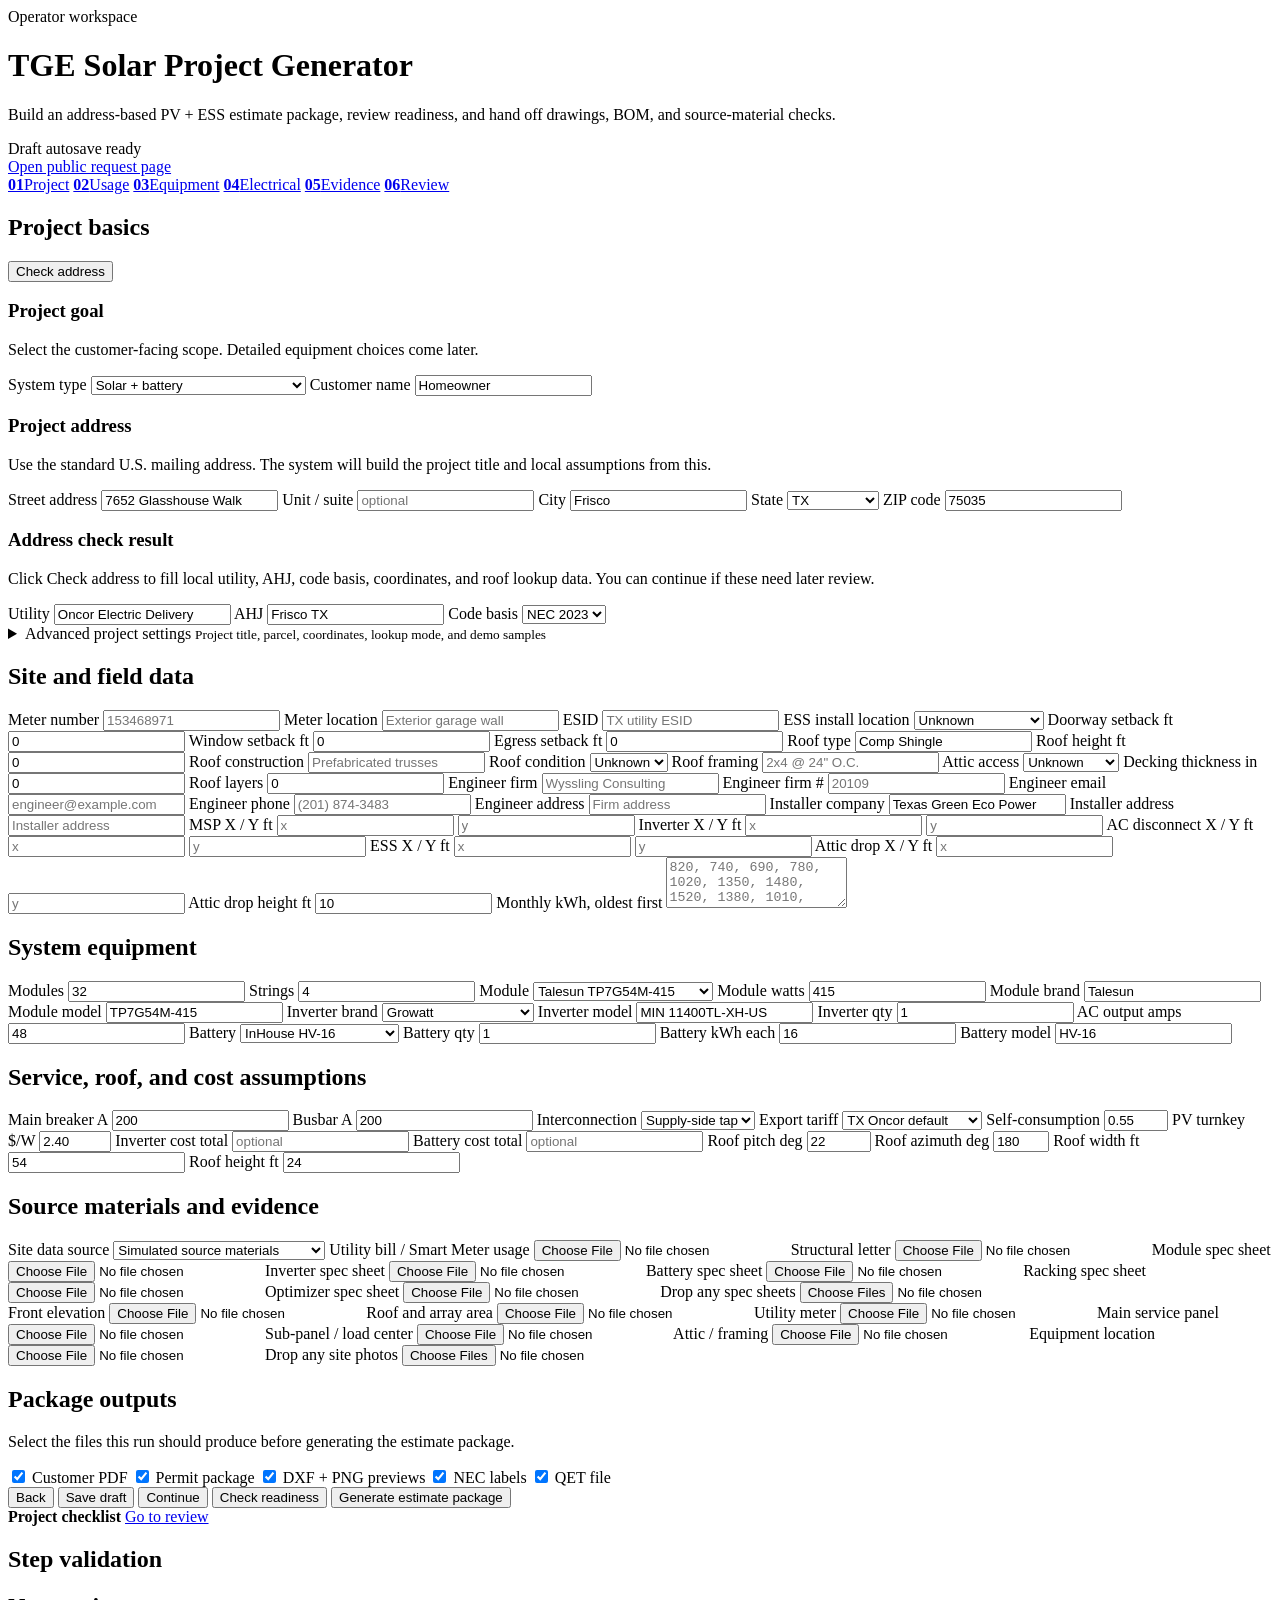
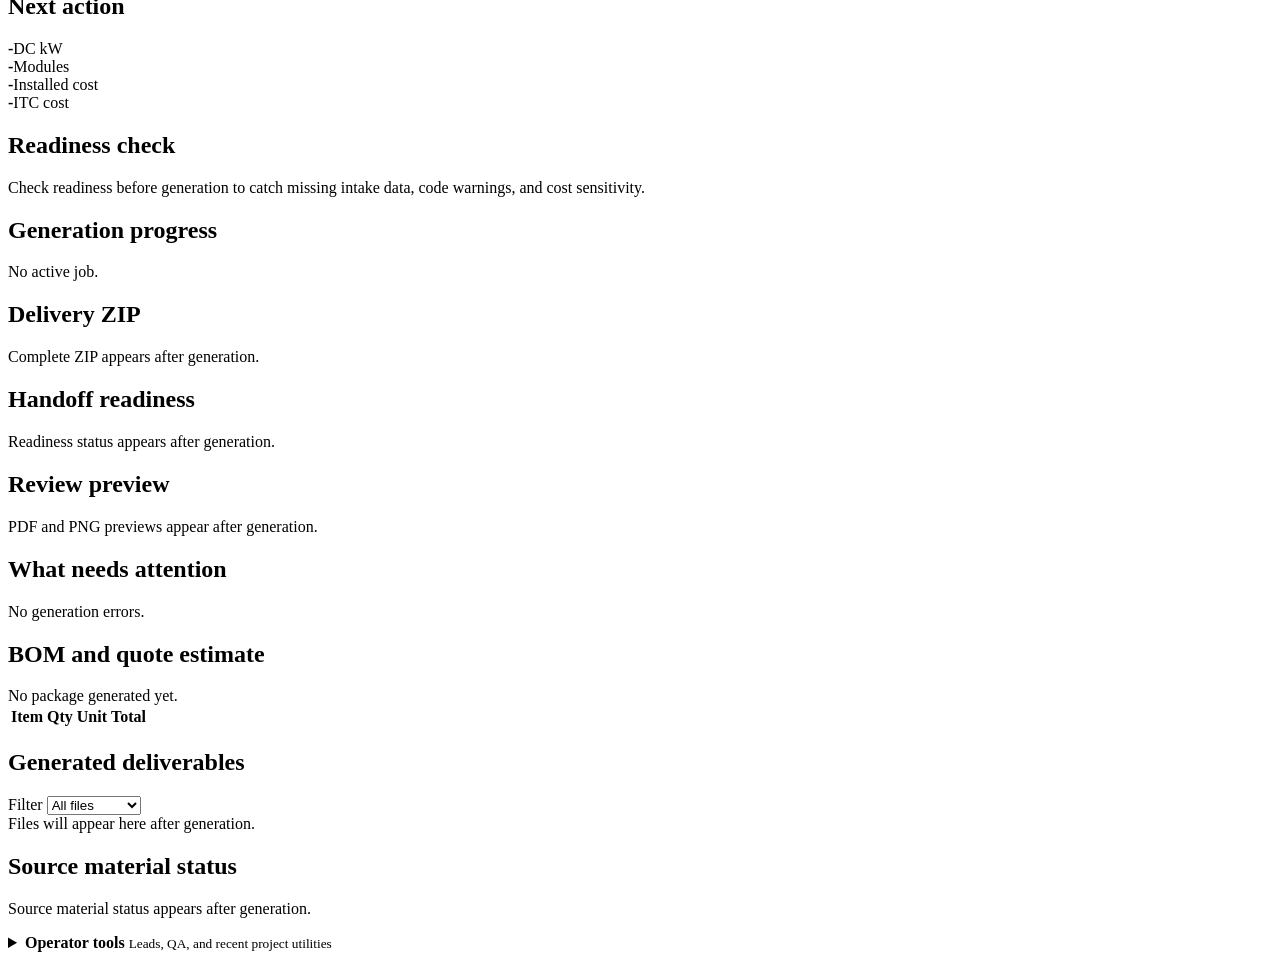
==== src/pvess_calc/web/static/index.html @ 419d6aee "Simplify project intake step" ====
<!doctype html>
<html lang="en">
  <head>
    <meta charset="utf-8" />
    <meta name="viewport" content="width=device-width, initial-scale=1" />
    <title>TGE Solar Project Generator</title>
    <link rel="stylesheet" href="/assets/styles.css" />
  </head>
  <body>
    <header class="topbar">
      <div class="brand-block">
        <span class="eyebrow">Operator workspace</span>
        <h1>TGE Solar Project Generator</h1>
        <p>Build an address-based PV + ESS estimate package, review readiness, and hand off drawings, BOM, and source-material checks.</p>
        <span id="draft-status" class="draft-status">Draft autosave ready</span>
      </div>
      <div class="topbar-actions">
        <a class="lead-link" href="/lead" target="_blank" rel="noreferrer">Open public request page</a>
      </div>
    </header>

    <nav class="workflow-rail" aria-label="Project workflow">
      <a href="#project-basics" data-wizard-step="project-basics"><strong>01</strong><span>Project</span></a>
      <a href="#site-field-data" data-wizard-step="site-field-data"><strong>02</strong><span>Usage</span></a>
      <a href="#system-equipment" data-wizard-step="system-equipment"><strong>03</strong><span>Equipment</span></a>
      <a href="#service-costs" data-wizard-step="service-costs"><strong>04</strong><span>Electrical</span></a>
      <a href="#source-materials" data-wizard-step="source-materials"><strong>05</strong><span>Evidence</span></a>
      <a href="#package-outputs" data-wizard-step="package-outputs"><strong>06</strong><span>Review</span></a>
    </nav>

    <main class="workspace">
      <form id="project-form" class="editor">
        <section id="project-basics" class="panel flow-section active-step" data-step="01" data-wizard-title="Project & Address">
          <div class="section-head">
            <h2>Project basics</h2>
            <button id="lookup-address" type="button" class="secondary-button">Check address</button>
          </div>
          <div class="intake-block">
            <div class="block-heading">
              <h3>Project goal</h3>
              <p>Select the customer-facing scope. Detailed equipment choices come later.</p>
            </div>
            <div class="grid two">
              <label>System type
                <select id="project-template">
                  <option value="pv_ess" selected>Solar + battery</option>
                  <option value="pv_only">Solar only</option>
                  <option value="retrofit_existing_pv">Battery retrofit with existing solar</option>
                </select>
              </label>
              <label>Customer name
                <input name="client_name" value="Homeowner" autocomplete="name" />
              </label>
            </div>
          </div>

          <div class="intake-block">
            <div class="block-heading">
              <h3>Project address</h3>
              <p>Use the standard U.S. mailing address. The system will build the project title and local assumptions from this.</p>
            </div>
            <div class="grid two">
              <label>Street address
                <input name="address_line1" value="7652 Glasshouse Walk" autocomplete="address-line1" />
              </label>
              <label>Unit / suite
                <input name="address_line2" placeholder="optional" autocomplete="address-line2" />
              </label>
              <label>City
                <input name="address_city" value="Frisco" autocomplete="address-level2" />
              </label>
              <label>State
                <select name="address_state" autocomplete="address-level1">
                  <option value="">Select state</option>
                  <option value="AL">AL</option>
                  <option value="AK">AK</option>
                  <option value="AZ">AZ</option>
                  <option value="AR">AR</option>
                  <option value="CA">CA</option>
                  <option value="CO">CO</option>
                  <option value="CT">CT</option>
                  <option value="DE">DE</option>
                  <option value="FL">FL</option>
                  <option value="GA">GA</option>
                  <option value="HI">HI</option>
                  <option value="ID">ID</option>
                  <option value="IL">IL</option>
                  <option value="IN">IN</option>
                  <option value="IA">IA</option>
                  <option value="KS">KS</option>
                  <option value="KY">KY</option>
                  <option value="LA">LA</option>
                  <option value="ME">ME</option>
                  <option value="MD">MD</option>
                  <option value="MA">MA</option>
                  <option value="MI">MI</option>
                  <option value="MN">MN</option>
                  <option value="MS">MS</option>
                  <option value="MO">MO</option>
                  <option value="MT">MT</option>
                  <option value="NE">NE</option>
                  <option value="NV">NV</option>
                  <option value="NH">NH</option>
                  <option value="NJ">NJ</option>
                  <option value="NM">NM</option>
                  <option value="NY">NY</option>
                  <option value="NC">NC</option>
                  <option value="ND">ND</option>
                  <option value="OH">OH</option>
                  <option value="OK">OK</option>
                  <option value="OR">OR</option>
                  <option value="PA">PA</option>
                  <option value="RI">RI</option>
                  <option value="SC">SC</option>
                  <option value="SD">SD</option>
                  <option value="TN">TN</option>
                  <option value="TX" selected>TX</option>
                  <option value="UT">UT</option>
                  <option value="VT">VT</option>
                  <option value="VA">VA</option>
                  <option value="WA">WA</option>
                  <option value="WV">WV</option>
                  <option value="WI">WI</option>
                  <option value="WY">WY</option>
                </select>
              </label>
              <label>ZIP code
                <input name="address_postal_code" value="75035" inputmode="numeric" autocomplete="postal-code" />
              </label>
            </div>
          </div>

          <div class="intake-block">
            <div class="block-heading">
              <h3>Address check result</h3>
              <p>Click Check address to fill local utility, AHJ, code basis, coordinates, and roof lookup data. You can continue if these need later review.</p>
            </div>
            <div class="grid three">
              <label>Utility
                <input name="utility" value="Oncor Electric Delivery" />
              </label>
              <label>AHJ
                <input name="ahj" value="Frisco TX" />
              </label>
              <label>Code basis
                <select name="nec_edition">
                  <option value="2023" selected>NEC 2023</option>
                  <option value="2020">NEC 2020</option>
                  <option value="2017">NEC 2017</option>
                </select>
              </label>
            </div>
          </div>

          <details class="advanced-settings">
            <summary>
              <span>Advanced project settings</span>
              <small>Project title, parcel, coordinates, lookup mode, and demo samples</small>
            </summary>
            <div class="grid two">
              <label>Project name override
                <input name="project_name" placeholder="Auto-generated from address and system type" />
              </label>
              <label>APN / parcel
                <input name="apn" placeholder="optional" />
              </label>
              <label>Coordinates
                <input name="coordinates" placeholder="33.1414, -96.8012" />
              </label>
              <label>Permit profile
                <select name="permit_profile">
                  <option value="wyssling_like" selected>Wyssling-like</option>
                  <option value="tx_residential_pv">TX residential PV</option>
                  <option value="internal">Internal</option>
                </select>
              </label>
              <label>Lookup mode
                <select id="lookup-mode" aria-label="Address lookup mode">
                  <option value="online" selected>Use online lookup when available</option>
                  <option value="offline">Use offline reference data only</option>
                </select>
              </label>
              <label>Load sample project
                <select id="address-sample">
                  <option value="" selected>Manual address entry</option>
                  <option value="glasshouse">7652 Glasshouse Walk, Frisco, TX 75035</option>
                  <option value="crossvine">905 Crossvine Drive, Mansfield, TX 76063</option>
                  <option value="green_circle">2806 Green Circle Drive, Mansfield, TX 76063</option>
                </select>
              </label>
            </div>
          </details>
          <input type="hidden" name="site_address" value="7652 Glasshouse Walk, Frisco, TX 75035" />
          <input type="hidden" name="location" value="Frisco, TX" />
          <div id="lookup-panel" class="lookup-panel hidden"></div>
        </section>

        <section id="site-field-data" class="panel flow-section" data-step="02" data-wizard-title="Usage & Goals">
          <div class="section-head">
            <h2>Site and field data</h2>
          </div>
          <div class="grid four">
            <label>Meter number
              <input name="meter_number" placeholder="153468971" />
            </label>
            <label>Meter location
              <input name="meter_location" placeholder="Exterior garage wall" />
            </label>
            <label>ESID
              <input name="meter_esid" placeholder="TX utility ESID" />
            </label>
            <label>ESS install location
              <select name="battery_install_location">
                <option value="unknown" selected>Unknown</option>
                <option value="garage">Garage</option>
                <option value="indoor">Indoor</option>
                <option value="outdoor">Outdoor</option>
                <option value="outdoor_protected">Outdoor protected</option>
              </select>
            </label>
            <label>Doorway setback ft
              <input name="distance_to_doorway_ft" type="number" min="0" step="0.1" value="0" />
            </label>
            <label>Window setback ft
              <input name="distance_to_window_ft" type="number" min="0" step="0.1" value="0" />
            </label>
            <label>Egress setback ft
              <input name="distance_to_egress_ft" type="number" min="0" step="0.1" value="0" />
            </label>
            <label>Roof type
              <input name="roof_info_type" value="Comp Shingle" />
            </label>
            <label>Roof height ft
              <input name="roof_info_height_ft" type="number" min="0" step="0.1" value="0" />
            </label>
            <label>Roof construction
              <input name="roof_construction" placeholder="Prefabricated trusses" />
            </label>
            <label>Roof condition
              <select name="roof_condition">
                <option value="unknown" selected>Unknown</option>
                <option value="good">Good</option>
                <option value="fair">Fair</option>
                <option value="poor">Poor</option>
              </select>
            </label>
            <label>Roof framing
              <input name="roof_framing" placeholder='2x4 @ 24" O.C.' />
            </label>
            <label>Attic access
              <select name="roof_attic_access">
                <option value="unknown" selected>Unknown</option>
                <option value="accessible">Accessible</option>
                <option value="inaccessible">Inaccessible</option>
              </select>
            </label>
            <label>Decking thickness in
              <input name="decking_thickness_in" type="number" min="0" step="0.125" value="0" />
            </label>
            <label>Roof layers
              <input name="roof_layers" type="number" min="0" step="1" value="0" />
            </label>
            <label>Engineer firm
              <input name="engineer_firm" placeholder="Wyssling Consulting" />
            </label>
            <label>Engineer firm #
              <input name="engineer_firm_number" placeholder="20109" />
            </label>
            <label>Engineer email
              <input name="engineer_email" placeholder="engineer@example.com" />
            </label>
            <label>Engineer phone
              <input name="engineer_phone" placeholder="(201) 874-3483" />
            </label>
            <label>Engineer address
              <input name="engineer_address" placeholder="Firm address" />
            </label>
            <label>Installer company
              <input name="installer_company" value="Texas Green Eco Power" />
            </label>
            <label>Installer address
              <input name="installer_address" placeholder="Installer address" />
            </label>
            <label>MSP X / Y ft
              <span class="coord-pair">
                <input name="msp_x_ft" type="number" step="0.1" placeholder="x" />
                <input name="msp_y_ft" type="number" step="0.1" placeholder="y" />
              </span>
            </label>
            <label>Inverter X / Y ft
              <span class="coord-pair">
                <input name="inverter_x_ft" type="number" step="0.1" placeholder="x" />
                <input name="inverter_y_ft" type="number" step="0.1" placeholder="y" />
              </span>
            </label>
            <label>AC disconnect X / Y ft
              <span class="coord-pair">
                <input name="ac_disconnect_x_ft" type="number" step="0.1" placeholder="x" />
                <input name="ac_disconnect_y_ft" type="number" step="0.1" placeholder="y" />
              </span>
            </label>
            <label>ESS X / Y ft
              <span class="coord-pair">
                <input name="ess_x_ft" type="number" step="0.1" placeholder="x" />
                <input name="ess_y_ft" type="number" step="0.1" placeholder="y" />
              </span>
            </label>
            <label>Attic drop X / Y ft
              <span class="coord-pair">
                <input name="attic_drop_x_ft" type="number" step="0.1" placeholder="x" />
                <input name="attic_drop_y_ft" type="number" step="0.1" placeholder="y" />
              </span>
            </label>
            <label>Attic drop height ft
              <input name="attic_to_eq_height_ft" type="number" min="0" step="0.1" value="10" />
            </label>
            <label class="wide">Monthly kWh, oldest first
              <textarea name="monthly_kwh_text" rows="3" placeholder="820, 740, 690, 780, 1020, 1350, 1480, 1520, 1380, 1010, 760, 790"></textarea>
            </label>
          </div>
        </section>

        <section id="system-equipment" class="panel flow-section" data-step="03" data-wizard-title="System Equipment">
          <div class="section-head">
            <h2>System equipment</h2>
          </div>
          <div class="grid four">
            <label>Modules
              <input name="modules" type="number" min="1" value="32" />
            </label>
            <label>Strings
              <input name="strings" type="number" min="1" value="4" />
            </label>
            <label>Module
              <select name="module_choice" id="module-choice">
                <option
                  value="talesun_tp7g54m_415"
                  data-brand="Talesun"
                  data-model="TP7G54M-415"
                  data-watts="415"
                  selected
                >Talesun TP7G54M-415</option>
                <option
                  value="rec_alpha_pure_410"
                  data-brand="REC"
                  data-model="Alpha Pure REC410AA"
                  data-watts="410"
                >REC Alpha Pure 410</option>
                <option
                  value="canadian_solar_hiku7_595"
                  data-brand="Canadian Solar"
                  data-model="HiKu7 CS7N-595MS"
                  data-watts="595"
                >Canadian Solar HiKu7 595</option>
                <option
                  value="generic_420"
                  data-brand="Generic"
                  data-model="MONO-420-144"
                  data-watts="420"
                >Generic MONO-420</option>
              </select>
            </label>
            <label>Module watts
              <input id="module-watts-display" value="415" readonly />
            </label>
            <label>Module brand
              <input id="module-brand-display" value="Talesun" readonly />
            </label>
            <label>Module model
              <input id="module-model-display" value="TP7G54M-415" readonly />
            </label>
            <label>Inverter brand
              <select name="inverter_choice" id="inverter-choice">
                <option
                  value="megarova"
                  data-brand="Megarevo"
                  data-model="R11KLNA"
                  data-amps="45.8"
                >Megarova / Megarevo</option>
                <option
                  value="hoymile"
                  data-brand="Hoymiles"
                  data-model="HYS-11.5LV-USG1"
                  data-amps="48"
                >Hoymile / Hoymiles</option>
                <option
                  value="growatt"
                  data-brand="Growatt"
                  data-model="MIN 11400TL-XH-US"
                  data-amps="48"
                  selected
                >Growatt</option>
              </select>
            </label>
            <label>Inverter model
              <input id="inverter-model-display" value="MIN 11400TL-XH-US" readonly />
            </label>
            <label>Inverter qty
              <input name="inverter_quantity" type="number" min="1" value="1" />
            </label>
            <label>AC output amps
              <input name="inverter_ac_output_a" type="number" min="1" step="0.1" value="48" />
            </label>
            <label>Battery
              <select name="battery_choice" id="battery-choice">
                <option
                  value="none"
                  data-brand="None"
                  data-model="PV-only"
                  data-kwh="0"
                >No battery</option>
                <option
                  value="inhouse_16kwh_hv"
                  data-brand="InHouse"
                  data-model="HV-16"
                  data-kwh="16"
                  selected
                >InHouse HV-16</option>
                <option
                  value="growatt_apx_20kwh"
                  data-brand="Growatt"
                  data-model="APX HV 20K"
                  data-kwh="20"
                >Growatt APX HV 20K</option>
                <option
                  value="tesla_powerwall_3"
                  data-brand="Tesla"
                  data-model="Powerwall 3"
                  data-kwh="13.5"
                >Tesla Powerwall 3</option>
                <option
                  value="eg4_lifepower4_v2"
                  data-brand="EG4"
                  data-model="LifePower4 V2"
                  data-kwh="5.12"
                >EG4 LifePower4 V2</option>
                <option
                  value="franklinwh_apower"
                  data-brand="FranklinWH"
                  data-model="aPower"
                  data-kwh="13.6"
                >FranklinWH aPower</option>
                <option
                  value="enphase_iq_battery_5p"
                  data-brand="Enphase"
                  data-model="IQ Battery 5P"
                  data-kwh="5"
                >Enphase IQ Battery 5P</option>
              </select>
            </label>
            <label>Battery qty
              <input name="battery_quantity" type="number" min="0" value="1" />
            </label>
            <label>Battery kWh each
              <input id="battery-kwh-display" value="16" readonly />
            </label>
            <label>Battery model
              <input id="battery-model-display" value="HV-16" readonly />
            </label>
          </div>
        </section>

        <section id="service-costs" class="panel flow-section" data-step="04" data-wizard-title="Electrical & Roof Costs">
          <div class="section-head">
            <h2>Service, roof, and cost assumptions</h2>
          </div>
          <div class="grid four">
            <label>Main breaker A
              <input name="main_panel_a" type="number" min="1" value="200" />
            </label>
            <label>Busbar A
              <input name="busbar_a" type="number" min="1" value="200" />
            </label>
            <label>Interconnection
              <select name="interconnection_method">
                <option value="supply_side_tap" selected>Supply-side tap</option>
                <option value="120%_rule">120% rule</option>
                <option value="sum_rule">Sum rule</option>
                <option value="center_fed">Center-fed</option>
              </select>
            </label>
            <label>Export tariff
              <select name="export_tariff_model">
                <option value="tx_default_oncor" selected>TX Oncor default</option>
                <option value="tx_txu_buyback">TXU buyback</option>
                <option value="tx_green_mountain">Green Mountain</option>
                <option value="tx_reliant_sun">Reliant Sun</option>
                <option value="tx_rhythm_pure">Rhythm Pure</option>
                <option value="1to1_nem">1:1 NEM</option>
                <option value="ca_nem3">CA NEM 3.0</option>
                <option value="hi_self_consumption">HI self-consumption</option>
              </select>
            </label>
            <label>Self-consumption
              <input name="self_consumption_fraction" type="number" min="0" max="1" step="0.01" value="0.55" />
            </label>
            <label>PV turnkey $/W
              <input name="pv_turnkey_usd_per_w" type="number" min="0.01" max="10" step="0.01" value="2.40" />
            </label>
            <label>Inverter cost total
              <input name="inverter_cost_usd_total" type="number" min="0" step="1" placeholder="optional" />
            </label>
            <label>Battery cost total
              <input name="battery_cost_usd_total" type="number" min="0" step="1" placeholder="optional" />
            </label>
            <label>Roof pitch deg
              <input name="roof_pitch_deg" type="number" min="0" max="60" step="0.1" value="22" />
            </label>
            <label>Roof azimuth deg
              <input name="roof_azimuth_deg" type="number" min="0" max="360" step="1" value="180" />
            </label>
            <label>Roof width ft
              <input name="roof_width_ft" type="number" min="1" step="0.1" value="54" />
            </label>
            <label>Roof height ft
              <input name="roof_height_ft" type="number" min="1" step="0.1" value="24" />
            </label>
          </div>
        </section>

        <section id="source-materials" class="panel flow-section" data-step="05" data-wizard-title="Roof & Evidence">
          <div class="section-head">
            <h2>Source materials and evidence</h2>
          </div>
          <div class="grid two">
            <label>Site data source
              <select name="site_data_source">
                <option value="simulated" selected>Simulated source materials</option>
                <option value="real">Field-uploaded source materials</option>
              </select>
            </label>
            <label>Utility bill / Smart Meter usage
              <input name="utility_bill" type="file" accept=".pdf,.csv,image/*" />
            </label>
            <label>Structural letter
              <input name="structural_letter" type="file" accept=".pdf" />
            </label>
            <label>Module spec sheet
              <input name="spec_module" type="file" accept=".pdf" />
            </label>
            <label>Inverter spec sheet
              <input name="spec_inverter" type="file" accept=".pdf" />
            </label>
            <label>Battery spec sheet
              <input name="spec_battery" type="file" accept=".pdf" />
            </label>
            <label>Racking spec sheet
              <input name="spec_racking" type="file" accept=".pdf" />
            </label>
            <label>Optimizer spec sheet
              <input name="spec_optimizer" type="file" accept=".pdf" />
            </label>
            <label>Drop any spec sheets
              <input name="spec_sheets_auto" type="file" accept=".pdf" multiple />
            </label>
          </div>
          <div class="photo-grid" aria-label="PV-7 required site photos">
            <label>Front elevation
              <input name="front_elevation" type="file" accept="image/*" />
            </label>
            <label>Roof and array area
              <input name="roof" type="file" accept="image/*" />
            </label>
            <label>Utility meter
              <input name="meter" type="file" accept="image/*" />
            </label>
            <label>Main service panel
              <input name="main_panel" type="file" accept="image/*" />
            </label>
            <label>Sub-panel / load center
              <input name="sub_panel" type="file" accept="image/*" />
            </label>
            <label>Attic / framing
              <input name="attic" type="file" accept="image/*" />
            </label>
            <label>Equipment location
              <input name="equipment_location" type="file" accept="image/*" />
            </label>
            <label>Drop any site photos
              <input name="site_photos_auto" type="file" accept="image/*" multiple />
            </label>
          </div>
        </section>

        <section id="package-outputs" class="panel output-options run-panel flow-section" data-step="06" data-wizard-title="Review & Generate">
          <div class="section-head">
            <div>
              <h2>Package outputs</h2>
              <p>Select the files this run should produce before generating the estimate package.</p>
            </div>
          </div>
          <label><input type="checkbox" name="out_customer" checked /> Customer PDF</label>
          <label><input type="checkbox" name="out_permit" checked /> Permit package</label>
          <label><input type="checkbox" name="out_dxf" checked /> DXF + PNG previews</label>
          <label><input type="checkbox" name="out_labels" checked /> NEC labels</label>
          <label><input type="checkbox" name="out_qet" checked /> QET file</label>
        </section>

        <div class="actions">
          <button id="wizard-back" type="button" class="secondary-button">Back</button>
          <button id="save-draft" type="button" class="secondary-button">Save draft</button>
          <button id="wizard-continue" type="button">Continue</button>
          <button id="preflight" type="button" class="secondary-button">Check readiness</button>
          <button id="generate" type="submit">Generate estimate package</button>
          <span id="status" role="status"></span>
        </div>
        <div id="validation-panel" class="validation-panel hidden"></div>
      </form>

      <aside class="results" aria-live="polite">
        <div class="results-header">
          <strong
            id="side-console-title"
            data-checklist-title="Project checklist"
            data-review-title="Review and generate"
          >Project checklist</strong>
          <a id="side-console-link" href="#package-outputs">Go to review</a>
        </div>
        <section class="panel step-feedback-panel">
          <div class="section-head">
            <h2>Step validation</h2>
          </div>
          <div id="step-feedback" class="step-feedback"></div>
        </section>
        <section class="panel checklist-status-panel">
          <div class="section-head">
            <h2>Next action</h2>
          </div>
          <div id="checklist-status" class="checklist-status"></div>
        </section>
        <section class="summary-strip run-console-section" id="summary-strip">
          <div><strong>-</strong><span>DC kW</span></div>
          <div><strong>-</strong><span>Modules</span></div>
          <div><strong>-</strong><span>Installed cost</span></div>
          <div><strong>-</strong><span>ITC cost</span></div>
        </section>

        <section class="panel run-console-section">
          <div class="section-head">
            <h2>Readiness check</h2>
          </div>
          <div id="preflight-empty" class="empty">Check readiness before generation to catch missing intake data, code warnings, and cost sensitivity.</div>
          <div id="preflight-panel" class="preflight-panel hidden"></div>
        </section>

        <section class="panel run-console-section">
          <div class="section-head">
            <h2>Generation progress</h2>
          </div>
          <div class="progress-shell">
            <div id="progress-bar" class="progress-bar"></div>
          </div>
          <div id="progress-message" class="empty">No active job.</div>
        </section>

        <section class="panel run-console-section">
          <div class="section-head">
            <h2>Delivery ZIP</h2>
          </div>
          <div id="delivery-empty" class="empty">Complete ZIP appears after generation.</div>
          <div id="delivery-package" class="delivery-package hidden"></div>
        </section>

        <section class="panel run-console-section">
          <div class="section-head">
            <h2>Handoff readiness</h2>
          </div>
          <div id="readiness-empty" class="empty">Readiness status appears after generation.</div>
          <div id="readiness-panel" class="readiness-panel hidden"></div>
        </section>

        <section class="panel run-console-section">
          <div class="section-head">
            <h2>Review preview</h2>
          </div>
          <div id="preview-empty" class="empty">PDF and PNG previews appear after generation.</div>
          <div id="preview-panel" class="preview-panel hidden"></div>
        </section>

        <section class="panel run-console-section">
          <div class="section-head">
            <h2>What needs attention</h2>
          </div>
          <div id="error-empty" class="empty">No generation errors.</div>
          <pre id="error-panel" class="error-panel hidden"></pre>
        </section>

        <section class="panel run-console-section">
          <div class="section-head">
            <h2>BOM and quote estimate</h2>
          </div>
          <div id="bom-empty" class="empty">No package generated yet.</div>
          <div id="quote-cards" class="quote-cards hidden"></div>
          <div id="category-costs" class="category-costs hidden"></div>
          <table id="bom-table" class="hidden">
            <thead>
              <tr>
                <th>Item</th>
                <th>Qty</th>
                <th>Unit</th>
                <th>Total</th>
              </tr>
            </thead>
            <tbody></tbody>
          </table>
          <dl id="cost-totals" class="totals hidden"></dl>
        </section>

        <section class="panel run-console-section">
          <div class="section-head">
            <h2>Generated deliverables</h2>
          </div>
          <div class="files-toolbar">
            <label>Filter
              <select id="file-filter">
                <option value="all" selected>All files</option>
                <option value="Input">Input</option>
                <option value="Engineering">Engineering</option>
                <option value="Permit">Permit</option>
                <option value="CAD">CAD</option>
                <option value="Cost">Cost</option>
                <option value="Readiness">Readiness</option>
                <option value="QA">QA</option>
                <option value="Manifest">Manifest</option>
                <option value="Archive">Archive</option>
              </select>
            </label>
            <span id="file-count" class="file-count"></span>
          </div>
          <div id="files-empty" class="empty">Files will appear here after generation.</div>
          <ul id="file-list" class="file-list"></ul>
        </section>

        <section class="panel run-console-section">
          <div class="section-head">
            <h2>Source material status</h2>
          </div>
          <div id="source-empty" class="empty">Source material status appears after generation.</div>
          <dl id="source-materials" class="source-materials hidden"></dl>
        </section>

        <details class="operator-tools" id="operator-tools">
          <summary>
            <span>
              <strong>Operator tools</strong>
              <small>Leads, QA, and recent project utilities</small>
            </span>
          </summary>
          <section class="panel">
            <div class="section-head">
              <h2>Package QA</h2>
              <button id="run-package-qa" type="button" class="secondary-button" disabled>Run package QA</button>
            </div>
            <div id="package-qa-empty" class="empty">Run package QA after generation to verify doctor, ZIP, and PDF checks before handoff.</div>
            <div id="package-qa-panel" class="package-qa-panel hidden"></div>
          </section>

          <section class="panel">
            <div class="section-head">
              <h2>Public leads</h2>
            </div>
            <div class="lead-toolbar">
              <select id="lead-status" aria-label="Lead status filter">
                <option value="active" selected>Active leads</option>
                <option value="">All statuses</option>
                <option value="new">New</option>
                <option value="contacted">Contacted</option>
                <option value="qualified">Qualified</option>
                <option value="converted">Converted</option>
                <option value="archived">Archived</option>
              </select>
              <input id="lead-query" type="search" placeholder="Search name, email, address" />
              <button id="lead-refresh" type="button" class="secondary-button">Refresh</button>
              <button id="lead-export" type="button" class="secondary-button">Export CSV</button>
            </div>
            <div id="lead-digest" class="lead-digest hidden"></div>
            <div id="lead-metrics-panel" class="lead-metrics-panel hidden"></div>
            <div id="lead-notification-panel" class="lead-notification-panel hidden"></div>
            <div id="lead-draft-panel" class="lead-draft-panel hidden">
              <div class="section-head">
                <h3>Email follow-up draft</h3>
                <a id="lead-draft-mailto" href="#">Open email</a>
              </div>
              <strong id="lead-draft-subject"></strong>
              <textarea id="lead-draft-body" readonly></textarea>
            </div>
            <div id="lead-empty" class="empty">Public estimate requests appear here.</div>
            <ul id="lead-list" class="file-list lead-list"></ul>
          </section>

          <section class="panel">
            <div class="section-head">
              <h2>Recent projects</h2>
            </div>
            <div class="history-toolbar">
              <select id="history-status" aria-label="Job status filter">
                <option value="">All statuses</option>
                <option value="done">Done</option>
                <option value="running">Running</option>
                <option value="queued">Queued</option>
                <option value="failed">Failed</option>
              </select>
              <input
                id="history-query"
                type="search"
                placeholder="Project or address"
                aria-label="Project or address filter"
              >
              <input id="history-from" type="date" aria-label="Created from">
              <input id="history-to" type="date" aria-label="Created to">
              <label class="inline-check">
                <input id="history-all" type="checkbox">
                All jobs
              </label>
              <button id="history-refresh" type="button" class="secondary-button">Refresh</button>
            </div>
            <div id="history-empty" class="empty">No generated projects yet.</div>
            <ul id="history-list" class="file-list history-list"></ul>
          </section>
        </details>
      </aside>
    </main>

    <script src="/assets/app.js"></script>
  </body>
</html>
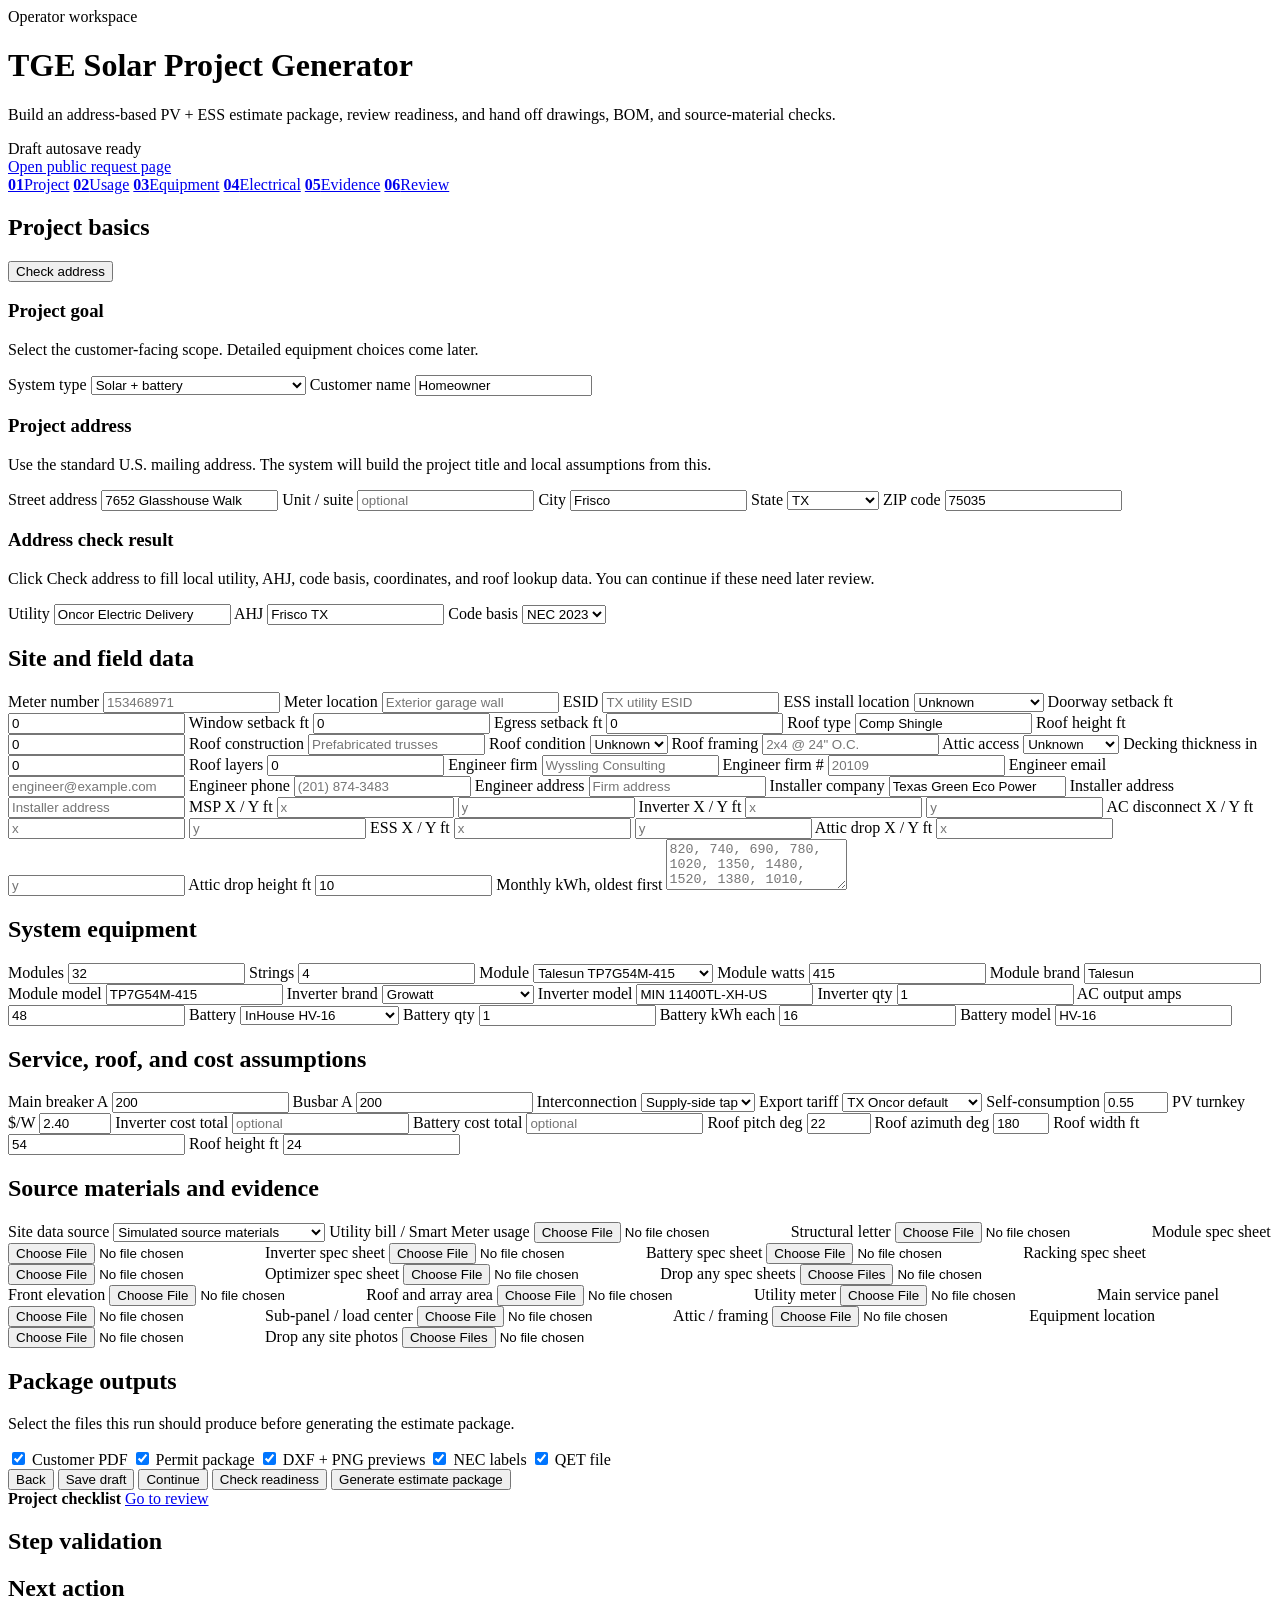
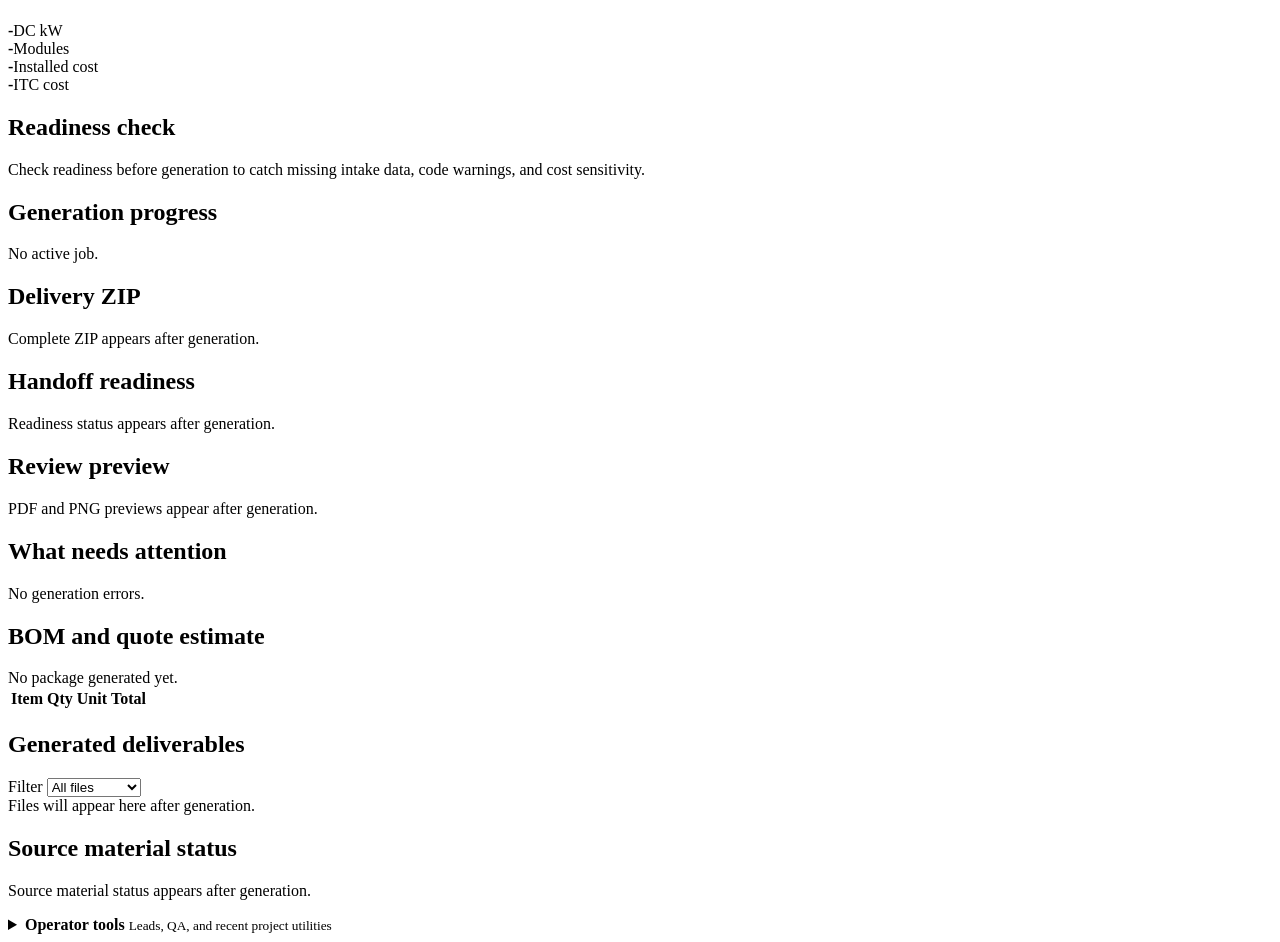
==== commit ed79cbb7: "Hide internal project fields" ====
--- a/src/pvess_calc/web/static/index.html
+++ b/src/pvess_calc/web/static/index.html
@@ -152,46 +152,19 @@
             </div>
           </div>
 
-          <details class="advanced-settings">
-            <summary>
-              <span>Advanced project settings</span>
-              <small>Project title, parcel, coordinates, lookup mode, and demo samples</small>
-            </summary>
-            <div class="grid two">
-              <label>Project name override
-                <input name="project_name" placeholder="Auto-generated from address and system type" />
-              </label>
-              <label>APN / parcel
-                <input name="apn" placeholder="optional" />
-              </label>
-              <label>Coordinates
-                <input name="coordinates" placeholder="33.1414, -96.8012" />
-              </label>
-              <label>Permit profile
-                <select name="permit_profile">
-                  <option value="wyssling_like" selected>Wyssling-like</option>
-                  <option value="tx_residential_pv">TX residential PV</option>
-                  <option value="internal">Internal</option>
-                </select>
-              </label>
-              <label>Lookup mode
-                <select id="lookup-mode" aria-label="Address lookup mode">
-                  <option value="online" selected>Use online lookup when available</option>
-                  <option value="offline">Use offline reference data only</option>
-                </select>
-              </label>
-              <label>Load sample project
-                <select id="address-sample">
-                  <option value="" selected>Manual address entry</option>
-                  <option value="glasshouse">7652 Glasshouse Walk, Frisco, TX 75035</option>
-                  <option value="crossvine">905 Crossvine Drive, Mansfield, TX 76063</option>
-                  <option value="green_circle">2806 Green Circle Drive, Mansfield, TX 76063</option>
-                </select>
-              </label>
-            </div>
-          </details>
+          <input type="hidden" name="project_name" value="" />
+          <input type="hidden" name="apn" value="" />
+          <input type="hidden" name="coordinates" value="" />
+          <input type="hidden" name="permit_profile" value="wyssling_like" />
+          <input type="hidden" id="lookup-mode" value="online" />
           <input type="hidden" name="site_address" value="7652 Glasshouse Walk, Frisco, TX 75035" />
           <input type="hidden" name="location" value="Frisco, TX" />
+          <select id="address-sample" hidden aria-hidden="true">
+            <option value="" selected>Manual address entry</option>
+            <option value="glasshouse">7652 Glasshouse Walk, Frisco, TX 75035</option>
+            <option value="crossvine">905 Crossvine Drive, Mansfield, TX 76063</option>
+            <option value="green_circle">2806 Green Circle Drive, Mansfield, TX 76063</option>
+          </select>
           <div id="lookup-panel" class="lookup-panel hidden"></div>
         </section>
 
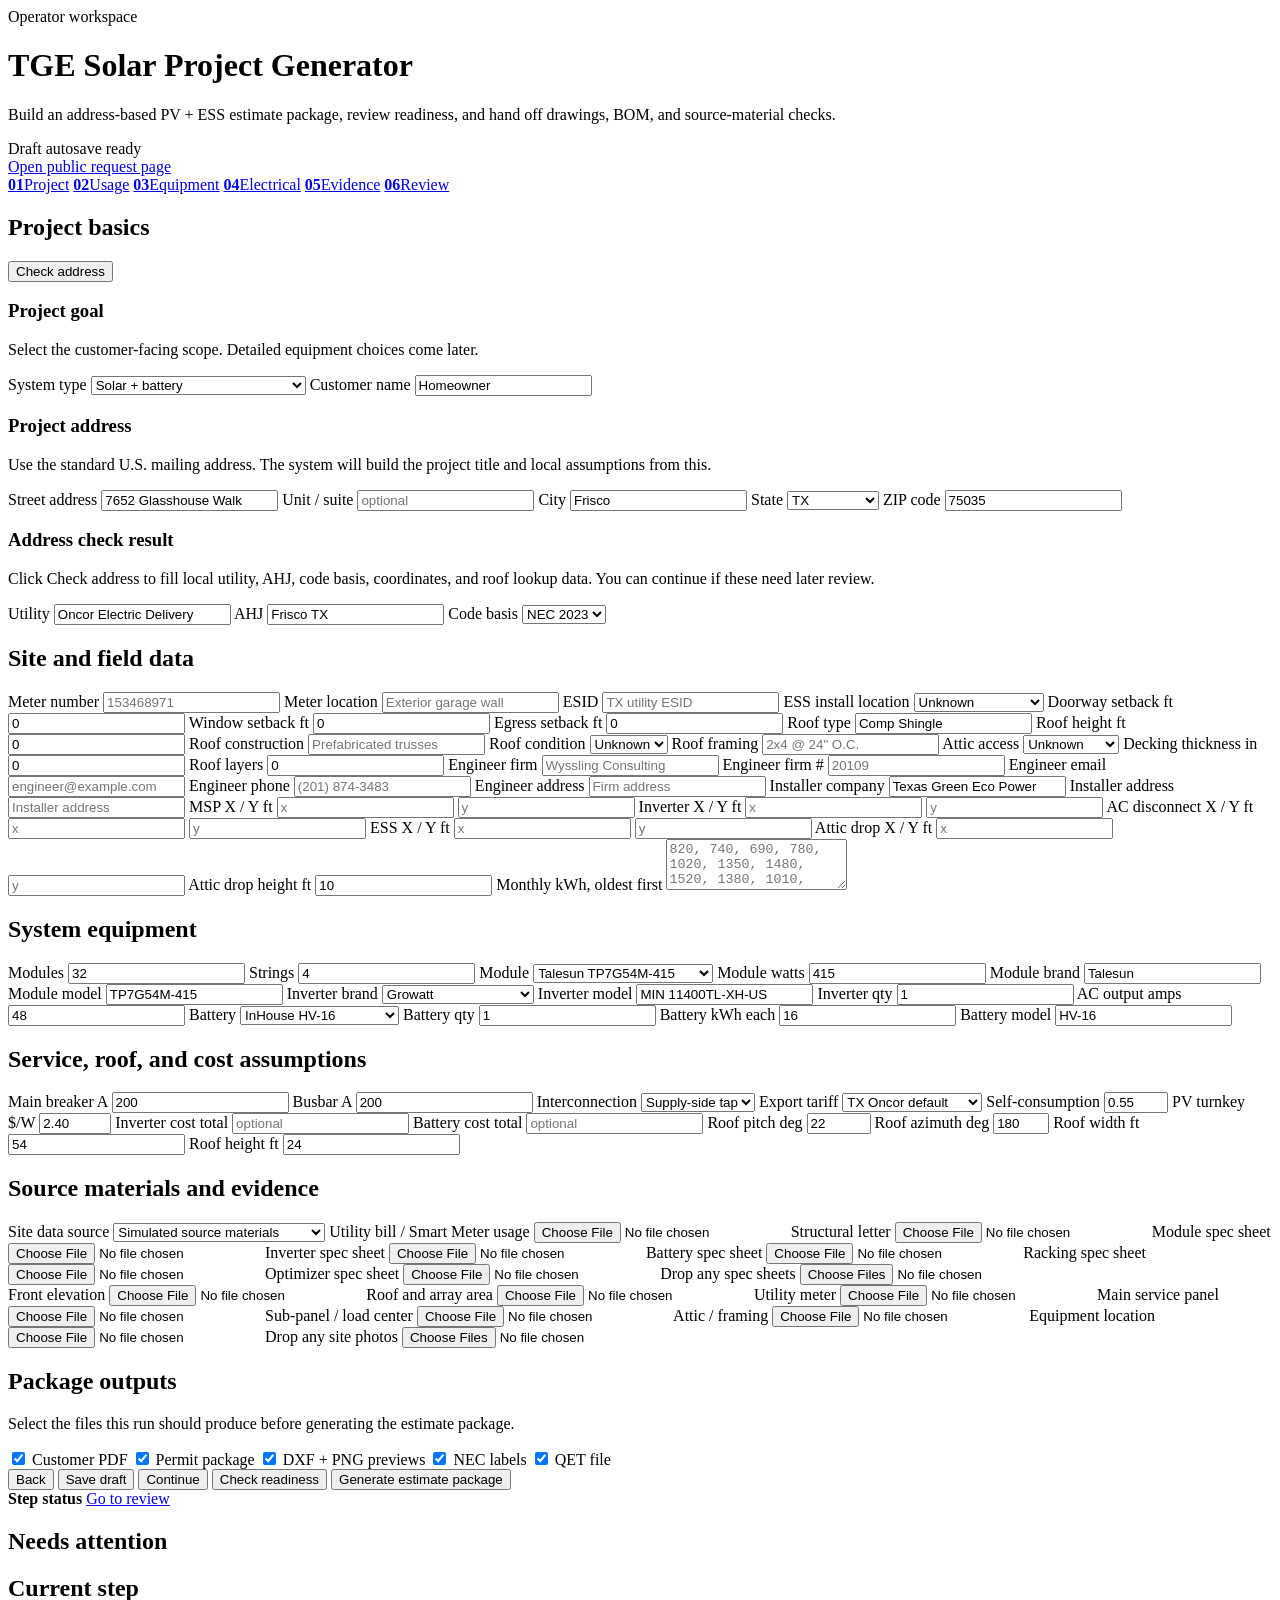
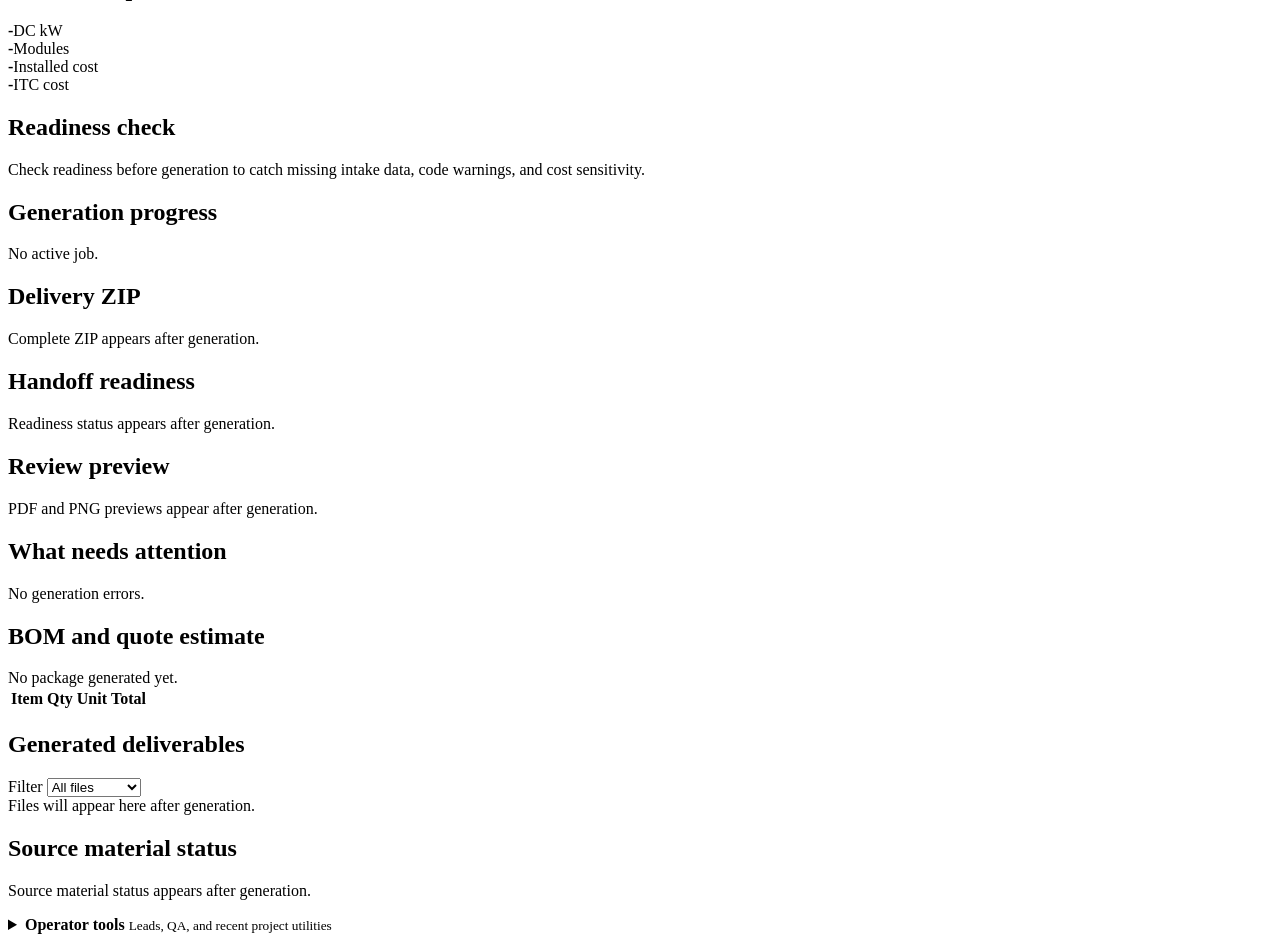
==== commit 78b75fe0: "Compact intake step status panel" ====
--- a/src/pvess_calc/web/static/index.html
+++ b/src/pvess_calc/web/static/index.html
@@ -584,20 +584,20 @@
         <div class="results-header">
           <strong
             id="side-console-title"
-            data-checklist-title="Project checklist"
+            data-checklist-title="Step status"
             data-review-title="Review and generate"
-          >Project checklist</strong>
+          >Step status</strong>
           <a id="side-console-link" href="#package-outputs">Go to review</a>
         </div>
-        <section class="panel step-feedback-panel">
-          <div class="section-head">
-            <h2>Step validation</h2>
+        <section class="panel step-feedback-panel hidden">
+          <div class="section-head">
+            <h2 id="step-feedback-title">Needs attention</h2>
           </div>
           <div id="step-feedback" class="step-feedback"></div>
         </section>
         <section class="panel checklist-status-panel">
           <div class="section-head">
-            <h2>Next action</h2>
+            <h2 id="checklist-status-title">Current step</h2>
           </div>
           <div id="checklist-status" class="checklist-status"></div>
         </section>
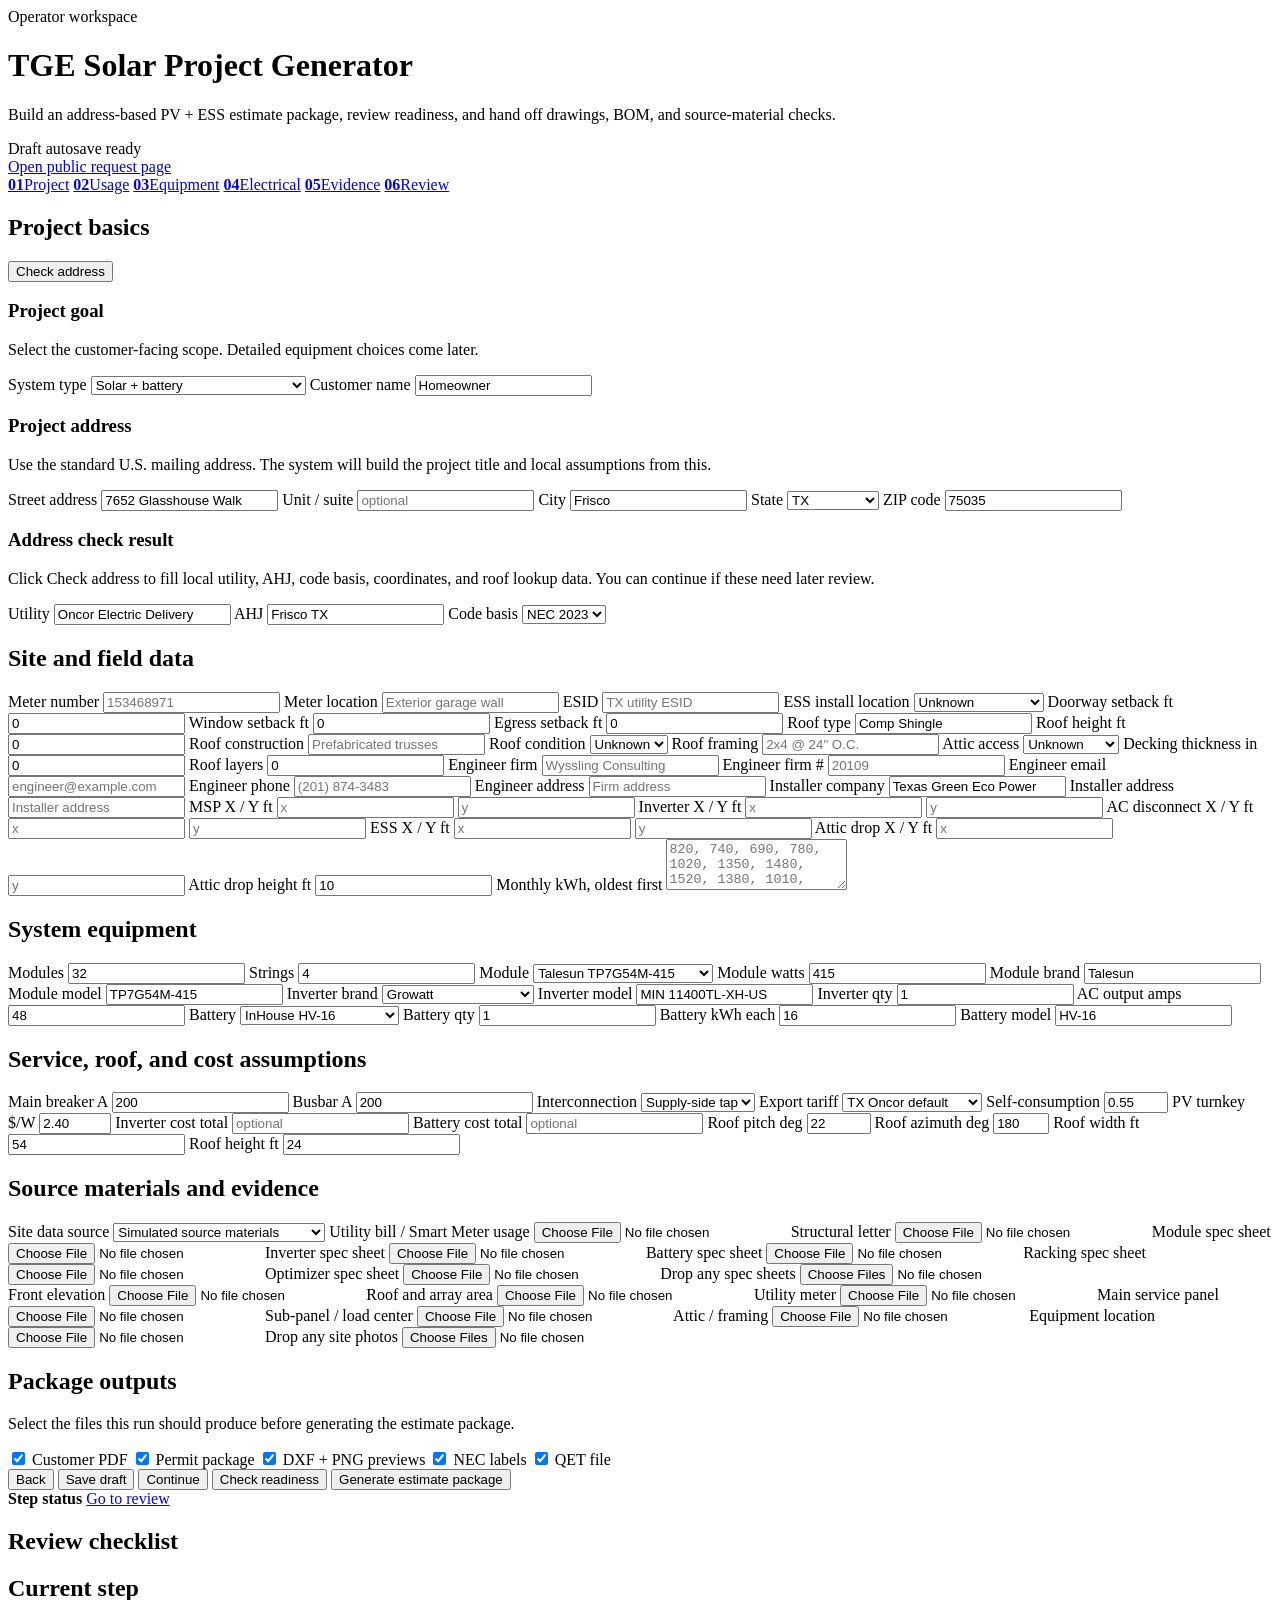
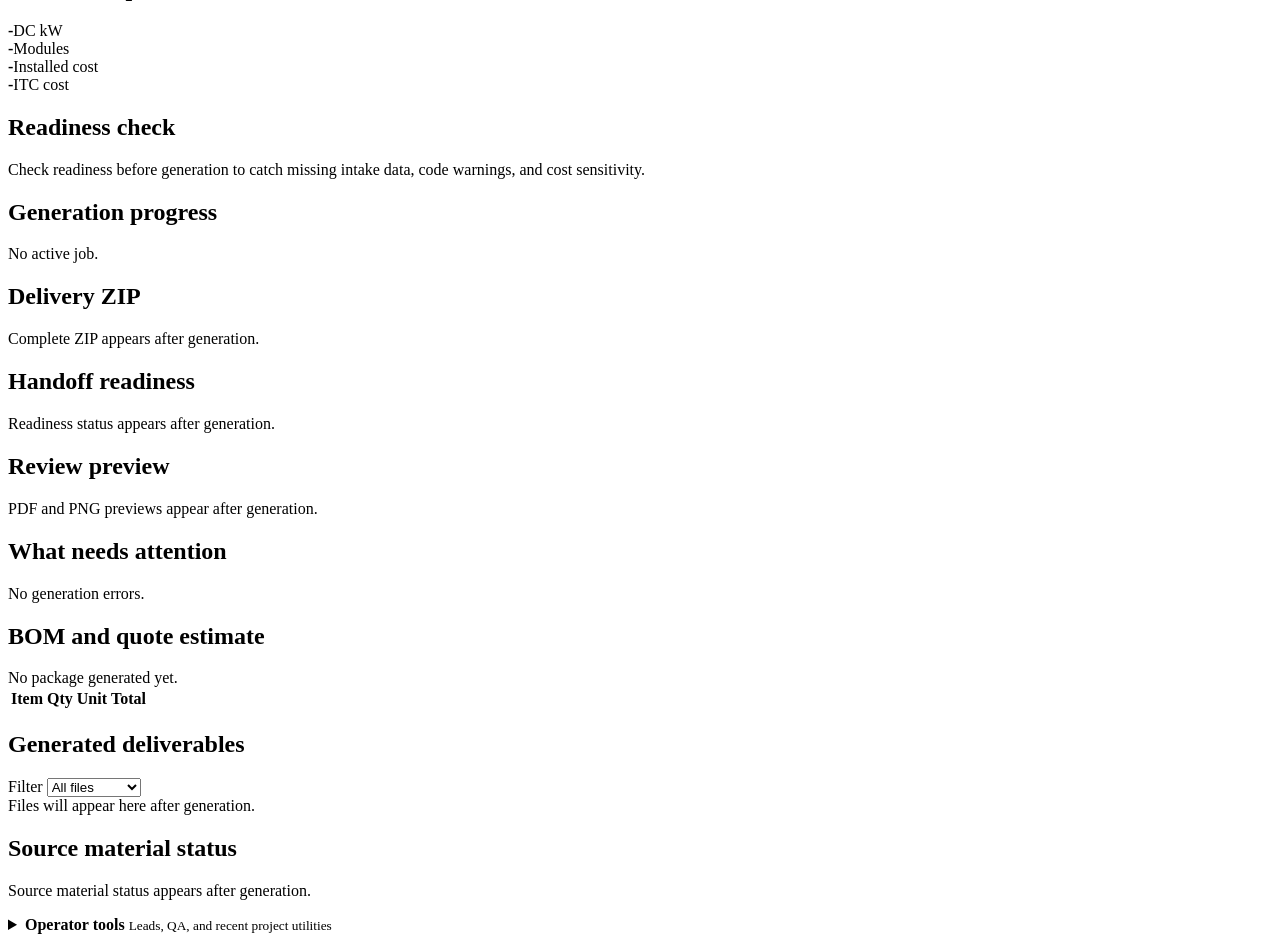
==== commit e9c2023e: "Finalize step status checklist behavior" ====
--- a/src/pvess_calc/web/static/index.html
+++ b/src/pvess_calc/web/static/index.html
@@ -591,7 +591,7 @@
         </div>
         <section class="panel step-feedback-panel hidden">
           <div class="section-head">
-            <h2 id="step-feedback-title">Needs attention</h2>
+            <h2 id="step-feedback-title">Review checklist</h2>
           </div>
           <div id="step-feedback" class="step-feedback"></div>
         </section>
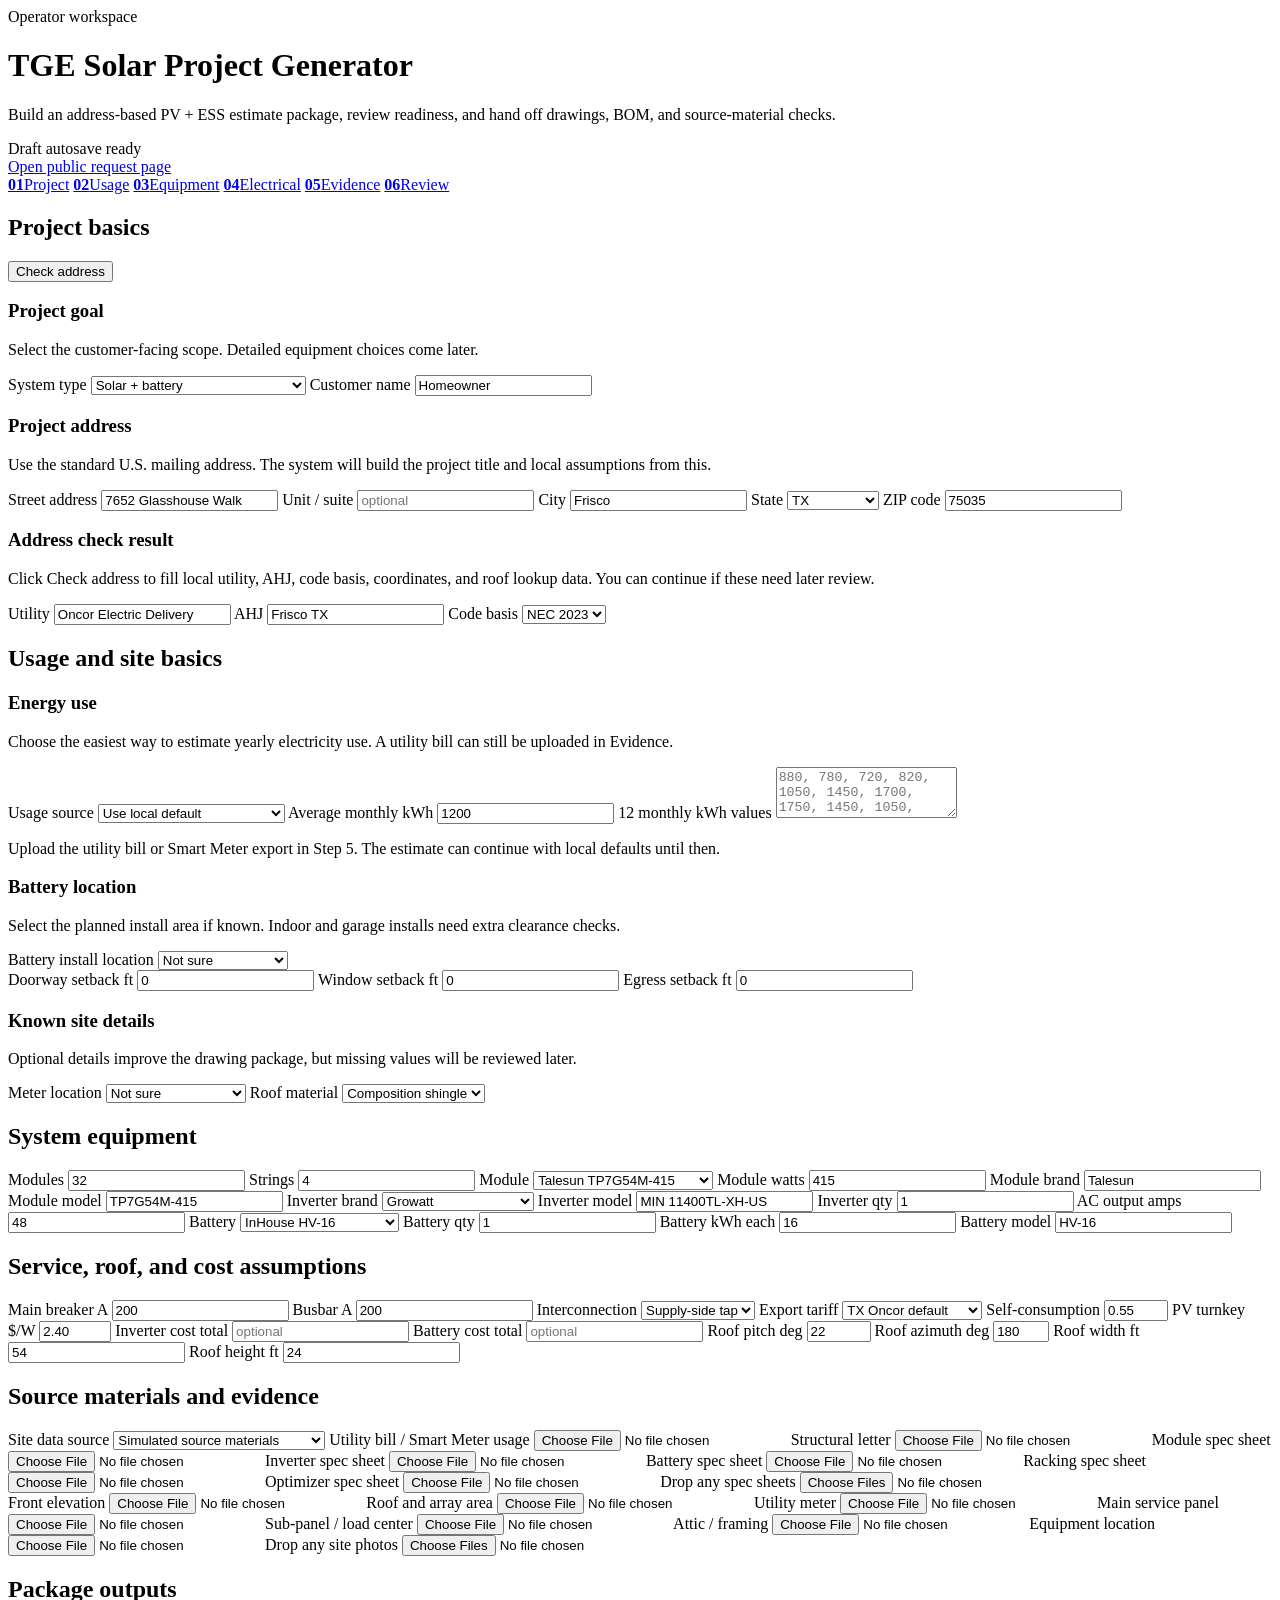
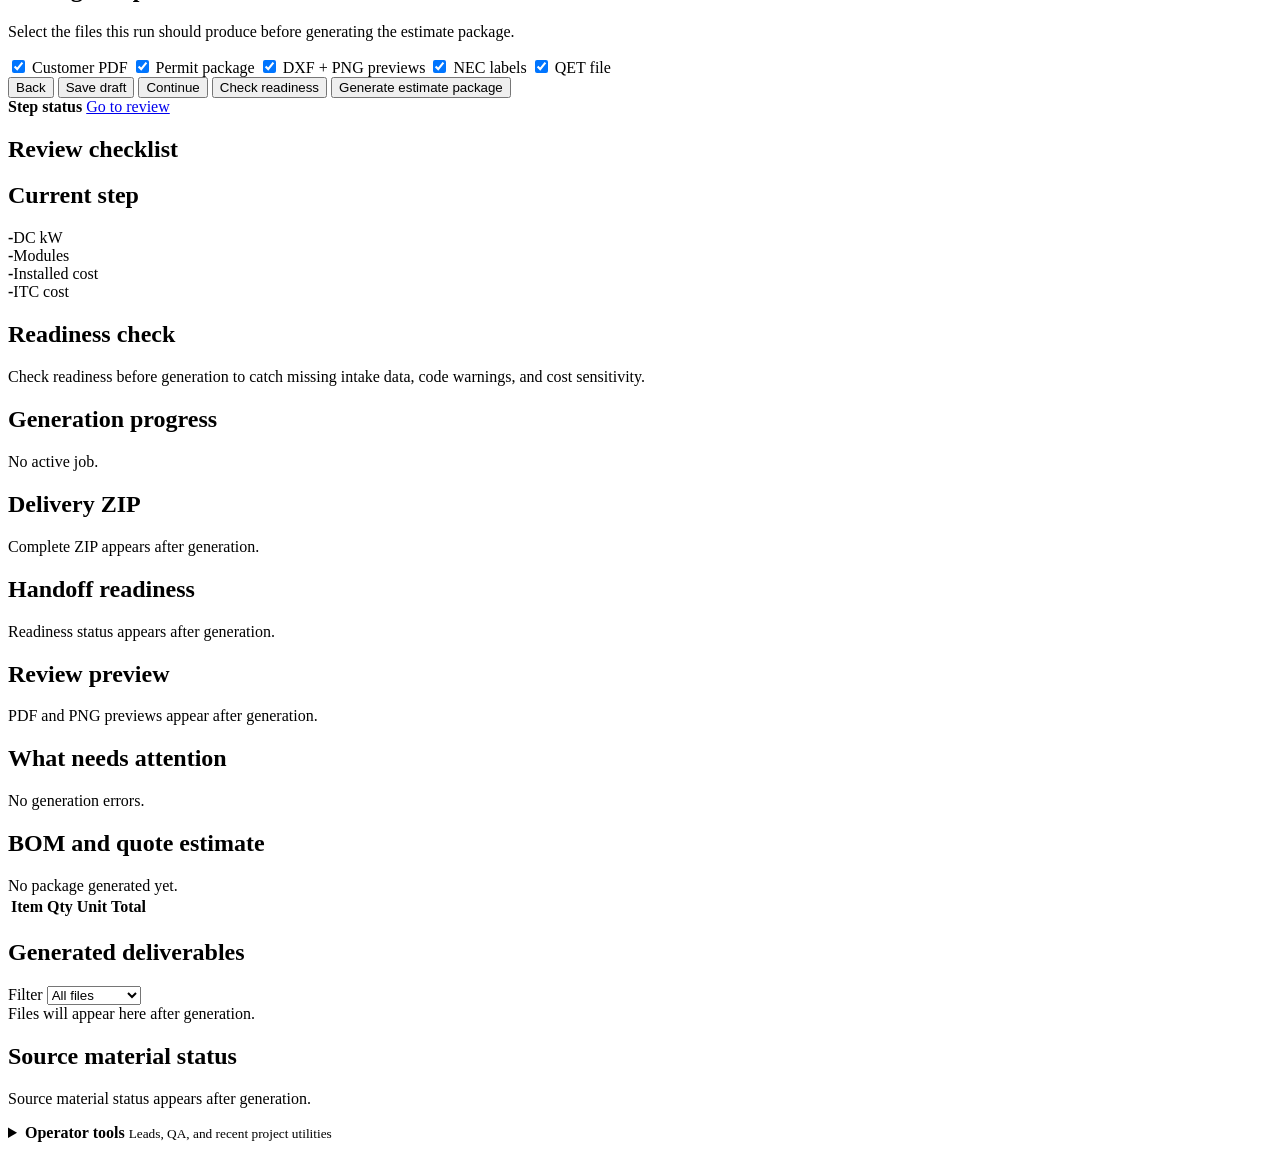
==== commit 718fba5b: "Simplify usage and site intake" ====
--- a/src/pvess_calc/web/static/index.html
+++ b/src/pvess_calc/web/static/index.html
@@ -170,126 +170,117 @@
 
         <section id="site-field-data" class="panel flow-section" data-step="02" data-wizard-title="Usage & Goals">
           <div class="section-head">
-            <h2>Site and field data</h2>
-          </div>
-          <div class="grid four">
-            <label>Meter number
-              <input name="meter_number" placeholder="153468971" />
-            </label>
-            <label>Meter location
-              <input name="meter_location" placeholder="Exterior garage wall" />
-            </label>
-            <label>ESID
-              <input name="meter_esid" placeholder="TX utility ESID" />
-            </label>
-            <label>ESS install location
-              <select name="battery_install_location">
-                <option value="unknown" selected>Unknown</option>
-                <option value="garage">Garage</option>
-                <option value="indoor">Indoor</option>
-                <option value="outdoor">Outdoor</option>
-                <option value="outdoor_protected">Outdoor protected</option>
-              </select>
-            </label>
-            <label>Doorway setback ft
-              <input name="distance_to_doorway_ft" type="number" min="0" step="0.1" value="0" />
-            </label>
-            <label>Window setback ft
-              <input name="distance_to_window_ft" type="number" min="0" step="0.1" value="0" />
-            </label>
-            <label>Egress setback ft
-              <input name="distance_to_egress_ft" type="number" min="0" step="0.1" value="0" />
-            </label>
-            <label>Roof type
-              <input name="roof_info_type" value="Comp Shingle" />
-            </label>
-            <label>Roof height ft
-              <input name="roof_info_height_ft" type="number" min="0" step="0.1" value="0" />
-            </label>
-            <label>Roof construction
-              <input name="roof_construction" placeholder="Prefabricated trusses" />
-            </label>
-            <label>Roof condition
-              <select name="roof_condition">
-                <option value="unknown" selected>Unknown</option>
-                <option value="good">Good</option>
-                <option value="fair">Fair</option>
-                <option value="poor">Poor</option>
-              </select>
-            </label>
-            <label>Roof framing
-              <input name="roof_framing" placeholder='2x4 @ 24" O.C.' />
-            </label>
-            <label>Attic access
-              <select name="roof_attic_access">
-                <option value="unknown" selected>Unknown</option>
-                <option value="accessible">Accessible</option>
-                <option value="inaccessible">Inaccessible</option>
-              </select>
-            </label>
-            <label>Decking thickness in
-              <input name="decking_thickness_in" type="number" min="0" step="0.125" value="0" />
-            </label>
-            <label>Roof layers
-              <input name="roof_layers" type="number" min="0" step="1" value="0" />
-            </label>
-            <label>Engineer firm
-              <input name="engineer_firm" placeholder="Wyssling Consulting" />
-            </label>
-            <label>Engineer firm #
-              <input name="engineer_firm_number" placeholder="20109" />
-            </label>
-            <label>Engineer email
-              <input name="engineer_email" placeholder="engineer@example.com" />
-            </label>
-            <label>Engineer phone
-              <input name="engineer_phone" placeholder="(201) 874-3483" />
-            </label>
-            <label>Engineer address
-              <input name="engineer_address" placeholder="Firm address" />
-            </label>
-            <label>Installer company
-              <input name="installer_company" value="Texas Green Eco Power" />
-            </label>
-            <label>Installer address
-              <input name="installer_address" placeholder="Installer address" />
-            </label>
-            <label>MSP X / Y ft
-              <span class="coord-pair">
-                <input name="msp_x_ft" type="number" step="0.1" placeholder="x" />
-                <input name="msp_y_ft" type="number" step="0.1" placeholder="y" />
-              </span>
-            </label>
-            <label>Inverter X / Y ft
-              <span class="coord-pair">
-                <input name="inverter_x_ft" type="number" step="0.1" placeholder="x" />
-                <input name="inverter_y_ft" type="number" step="0.1" placeholder="y" />
-              </span>
-            </label>
-            <label>AC disconnect X / Y ft
-              <span class="coord-pair">
-                <input name="ac_disconnect_x_ft" type="number" step="0.1" placeholder="x" />
-                <input name="ac_disconnect_y_ft" type="number" step="0.1" placeholder="y" />
-              </span>
-            </label>
-            <label>ESS X / Y ft
-              <span class="coord-pair">
-                <input name="ess_x_ft" type="number" step="0.1" placeholder="x" />
-                <input name="ess_y_ft" type="number" step="0.1" placeholder="y" />
-              </span>
-            </label>
-            <label>Attic drop X / Y ft
-              <span class="coord-pair">
-                <input name="attic_drop_x_ft" type="number" step="0.1" placeholder="x" />
-                <input name="attic_drop_y_ft" type="number" step="0.1" placeholder="y" />
-              </span>
-            </label>
-            <label>Attic drop height ft
-              <input name="attic_to_eq_height_ft" type="number" min="0" step="0.1" value="10" />
-            </label>
-            <label class="wide">Monthly kWh, oldest first
-              <textarea name="monthly_kwh_text" rows="3" placeholder="820, 740, 690, 780, 1020, 1350, 1480, 1520, 1380, 1010, 760, 790"></textarea>
-            </label>
+            <h2>Usage and site basics</h2>
+          </div>
+          <div class="intake-block">
+            <div class="block-heading">
+              <h3>Energy use</h3>
+              <p>Choose the easiest way to estimate yearly electricity use. A utility bill can still be uploaded in Evidence.</p>
+            </div>
+            <div class="grid two">
+              <label>Usage source
+                <select id="monthly-usage-mode" name="monthly_usage_mode">
+                  <option value="local_default" selected>Use local default</option>
+                  <option value="average">Enter average monthly kWh</option>
+                  <option value="monthly_detail">Enter 12 monthly values</option>
+                  <option value="upload_bill">I will upload a utility bill</option>
+                </select>
+              </label>
+              <label id="monthly-average-field">Average monthly kWh
+                <input id="monthly-kwh-average" name="monthly_kwh_average" type="number" min="1" step="1" value="1200" inputmode="numeric" />
+              </label>
+              <label id="monthly-detail-field" class="wide">12 monthly kWh values
+                <textarea name="monthly_kwh_text" rows="3" placeholder="880, 780, 720, 820, 1050, 1450, 1700, 1750, 1450, 1050, 820, 860"></textarea>
+              </label>
+            </div>
+            <p id="usage-bill-hint" class="field-note hidden">Upload the utility bill or Smart Meter export in Step 5. The estimate can continue with local defaults until then.</p>
+          </div>
+
+          <div id="battery-location-block" class="intake-block">
+            <div class="block-heading">
+              <h3>Battery location</h3>
+              <p>Select the planned install area if known. Indoor and garage installs need extra clearance checks.</p>
+            </div>
+            <div class="grid two">
+              <label>Battery install location
+                <select name="battery_install_location">
+                  <option value="unknown" selected>Not sure</option>
+                  <option value="garage">Garage</option>
+                  <option value="indoor">Indoor</option>
+                  <option value="outdoor">Outdoor</option>
+                  <option value="outdoor_protected">Outdoor protected</option>
+                </select>
+              </label>
+            </div>
+            <div id="ess-setback-fields" class="grid three hidden">
+              <label>Doorway setback ft
+                <input name="distance_to_doorway_ft" type="number" min="0" step="0.1" value="0" />
+              </label>
+              <label>Window setback ft
+                <input name="distance_to_window_ft" type="number" min="0" step="0.1" value="0" />
+              </label>
+              <label>Egress setback ft
+                <input name="distance_to_egress_ft" type="number" min="0" step="0.1" value="0" />
+              </label>
+            </div>
+          </div>
+
+          <div class="intake-block">
+            <div class="block-heading">
+              <h3>Known site details</h3>
+              <p>Optional details improve the drawing package, but missing values will be reviewed later.</p>
+            </div>
+            <div class="grid two">
+              <label>Meter location
+                <select name="meter_location">
+                  <option value="" selected>Not sure</option>
+                  <option value="Exterior garage wall">Exterior garage wall</option>
+                  <option value="Exterior side wall">Exterior side wall</option>
+                  <option value="Interior garage wall">Interior garage wall</option>
+                  <option value="Utility room">Utility room</option>
+                  <option value="Basement">Basement</option>
+                </select>
+              </label>
+              <label>Roof material
+                <select name="roof_info_type">
+                  <option value="Comp Shingle" selected>Composition shingle</option>
+                  <option value="Metal">Metal</option>
+                  <option value="Tile">Tile</option>
+                  <option value="TPO / flat roof">TPO / flat roof</option>
+                  <option value="Other">Other / not sure</option>
+                </select>
+              </label>
+            </div>
+          </div>
+
+          <div hidden>
+            <input name="meter_number" value="" />
+            <input name="meter_esid" value="" />
+            <input name="roof_info_height_ft" type="number" value="0" />
+            <input name="roof_construction" value="" />
+            <input name="roof_condition" value="unknown" />
+            <input name="roof_framing" value="" />
+            <input name="roof_attic_access" value="unknown" />
+            <input name="decking_thickness_in" type="number" value="0" />
+            <input name="roof_layers" type="number" value="0" />
+            <input name="engineer_firm" value="" />
+            <input name="engineer_firm_number" value="" />
+            <input name="engineer_email" value="" />
+            <input name="engineer_phone" value="" />
+            <input name="engineer_address" value="" />
+            <input name="installer_company" value="Texas Green Eco Power" />
+            <input name="installer_address" value="2806 Green Cir Dr, Mansfield, TX" />
+            <input name="msp_x_ft" type="number" value="" />
+            <input name="msp_y_ft" type="number" value="" />
+            <input name="inverter_x_ft" type="number" value="" />
+            <input name="inverter_y_ft" type="number" value="" />
+            <input name="ac_disconnect_x_ft" type="number" value="" />
+            <input name="ac_disconnect_y_ft" type="number" value="" />
+            <input name="ess_x_ft" type="number" value="" />
+            <input name="ess_y_ft" type="number" value="" />
+            <input name="attic_drop_x_ft" type="number" value="" />
+            <input name="attic_drop_y_ft" type="number" value="" />
+            <input name="attic_to_eq_height_ft" type="number" value="10" />
           </div>
         </section>
 
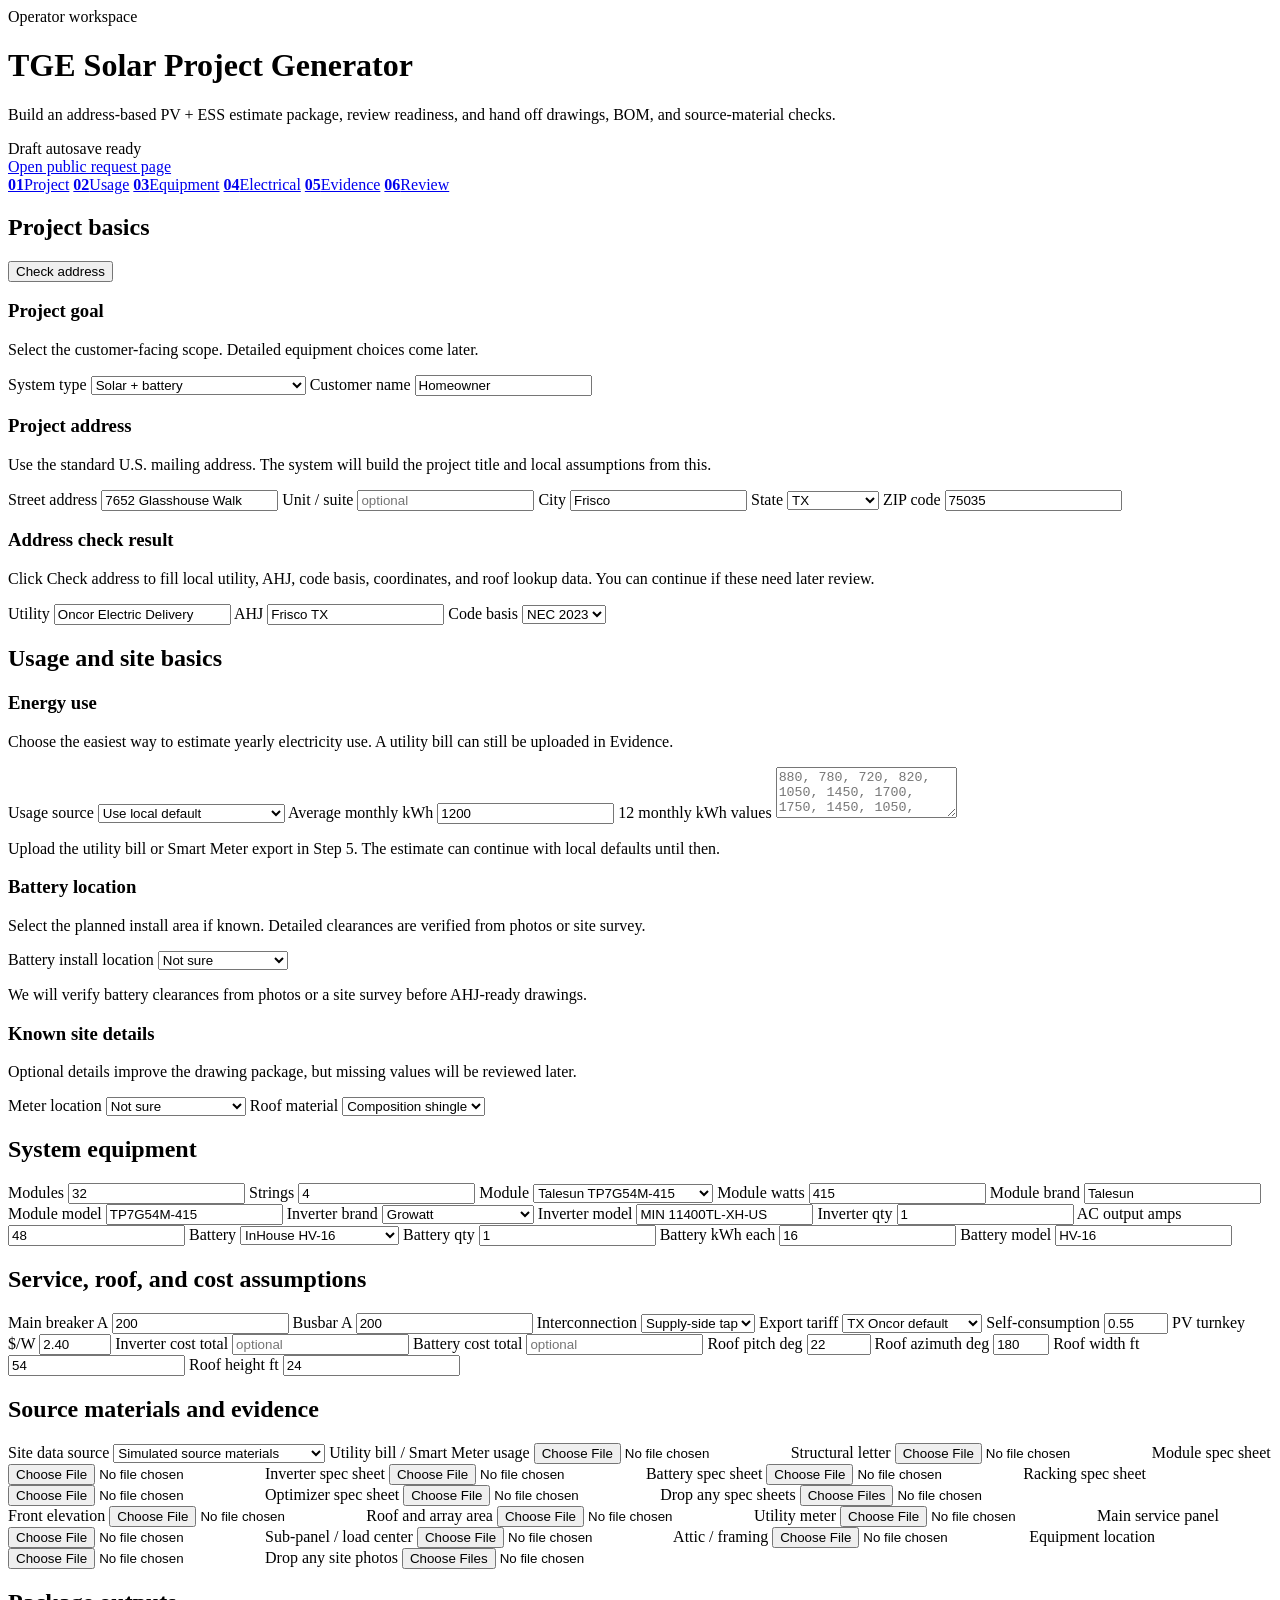
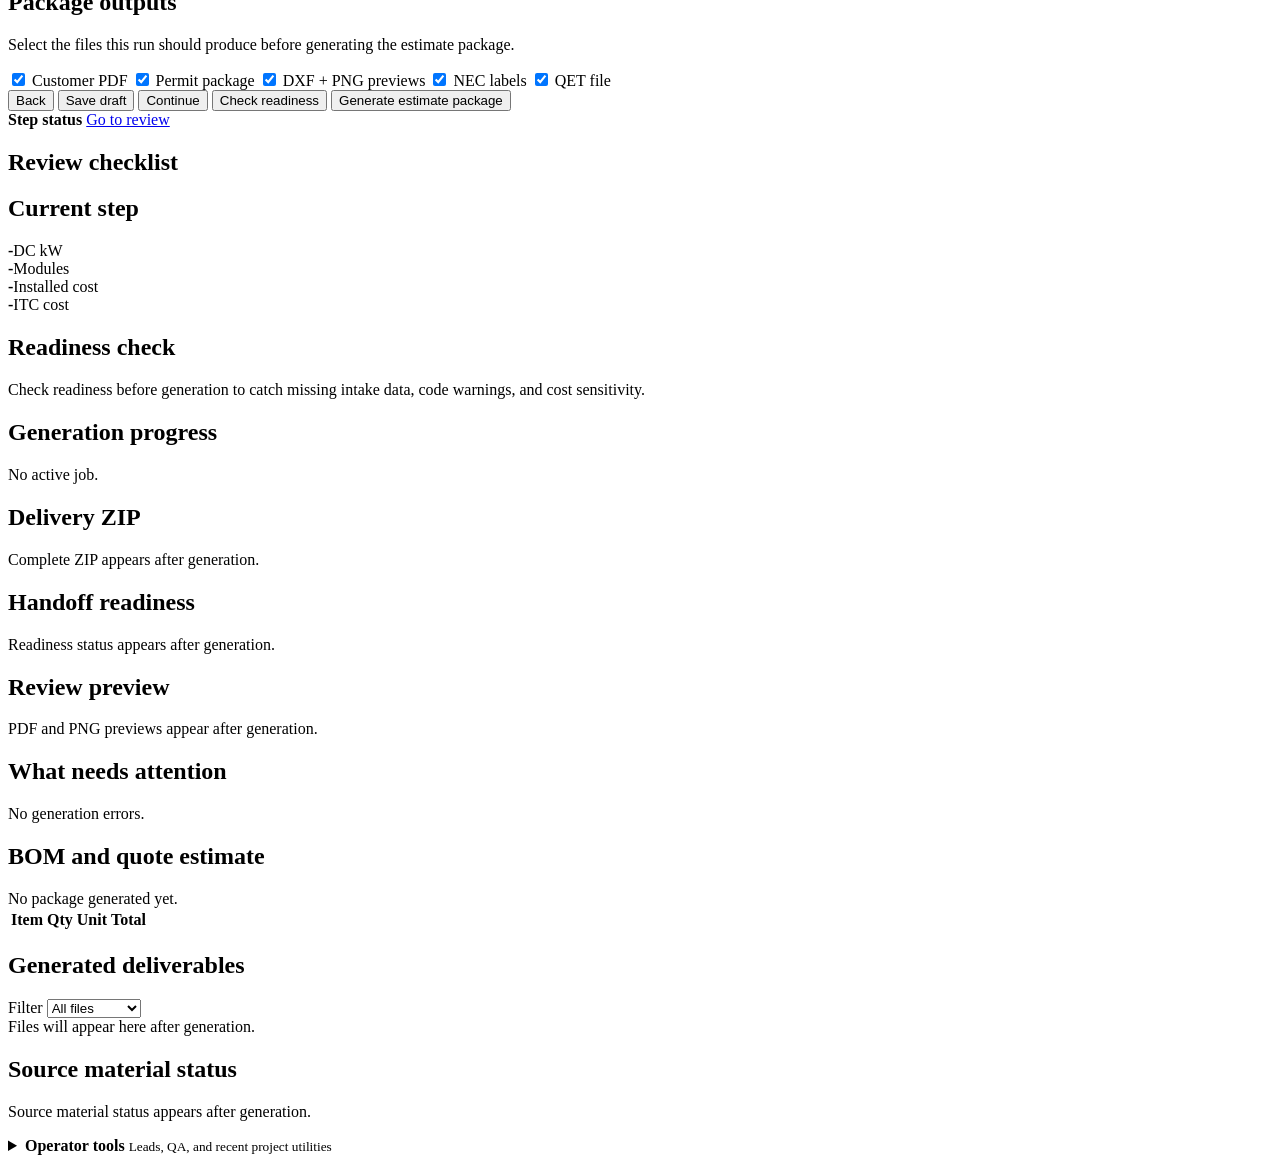
==== commit 03ce5f20: "Hide battery clearance measurements from intake" ====
--- a/src/pvess_calc/web/static/index.html
+++ b/src/pvess_calc/web/static/index.html
@@ -199,7 +199,7 @@
           <div id="battery-location-block" class="intake-block">
             <div class="block-heading">
               <h3>Battery location</h3>
-              <p>Select the planned install area if known. Indoor and garage installs need extra clearance checks.</p>
+              <p>Select the planned install area if known. Detailed clearances are verified from photos or site survey.</p>
             </div>
             <div class="grid two">
               <label>Battery install location
@@ -212,17 +212,7 @@
                 </select>
               </label>
             </div>
-            <div id="ess-setback-fields" class="grid three hidden">
-              <label>Doorway setback ft
-                <input name="distance_to_doorway_ft" type="number" min="0" step="0.1" value="0" />
-              </label>
-              <label>Window setback ft
-                <input name="distance_to_window_ft" type="number" min="0" step="0.1" value="0" />
-              </label>
-              <label>Egress setback ft
-                <input name="distance_to_egress_ft" type="number" min="0" step="0.1" value="0" />
-              </label>
-            </div>
+            <p id="battery-clearance-note" class="field-note hidden">We will verify battery clearances from photos or a site survey before AHJ-ready drawings.</p>
           </div>
 
           <div class="intake-block">
@@ -256,6 +246,9 @@
           <div hidden>
             <input name="meter_number" value="" />
             <input name="meter_esid" value="" />
+            <input name="distance_to_doorway_ft" type="number" value="0" />
+            <input name="distance_to_window_ft" type="number" value="0" />
+            <input name="distance_to_egress_ft" type="number" value="0" />
             <input name="roof_info_height_ft" type="number" value="0" />
             <input name="roof_construction" value="" />
             <input name="roof_condition" value="unknown" />
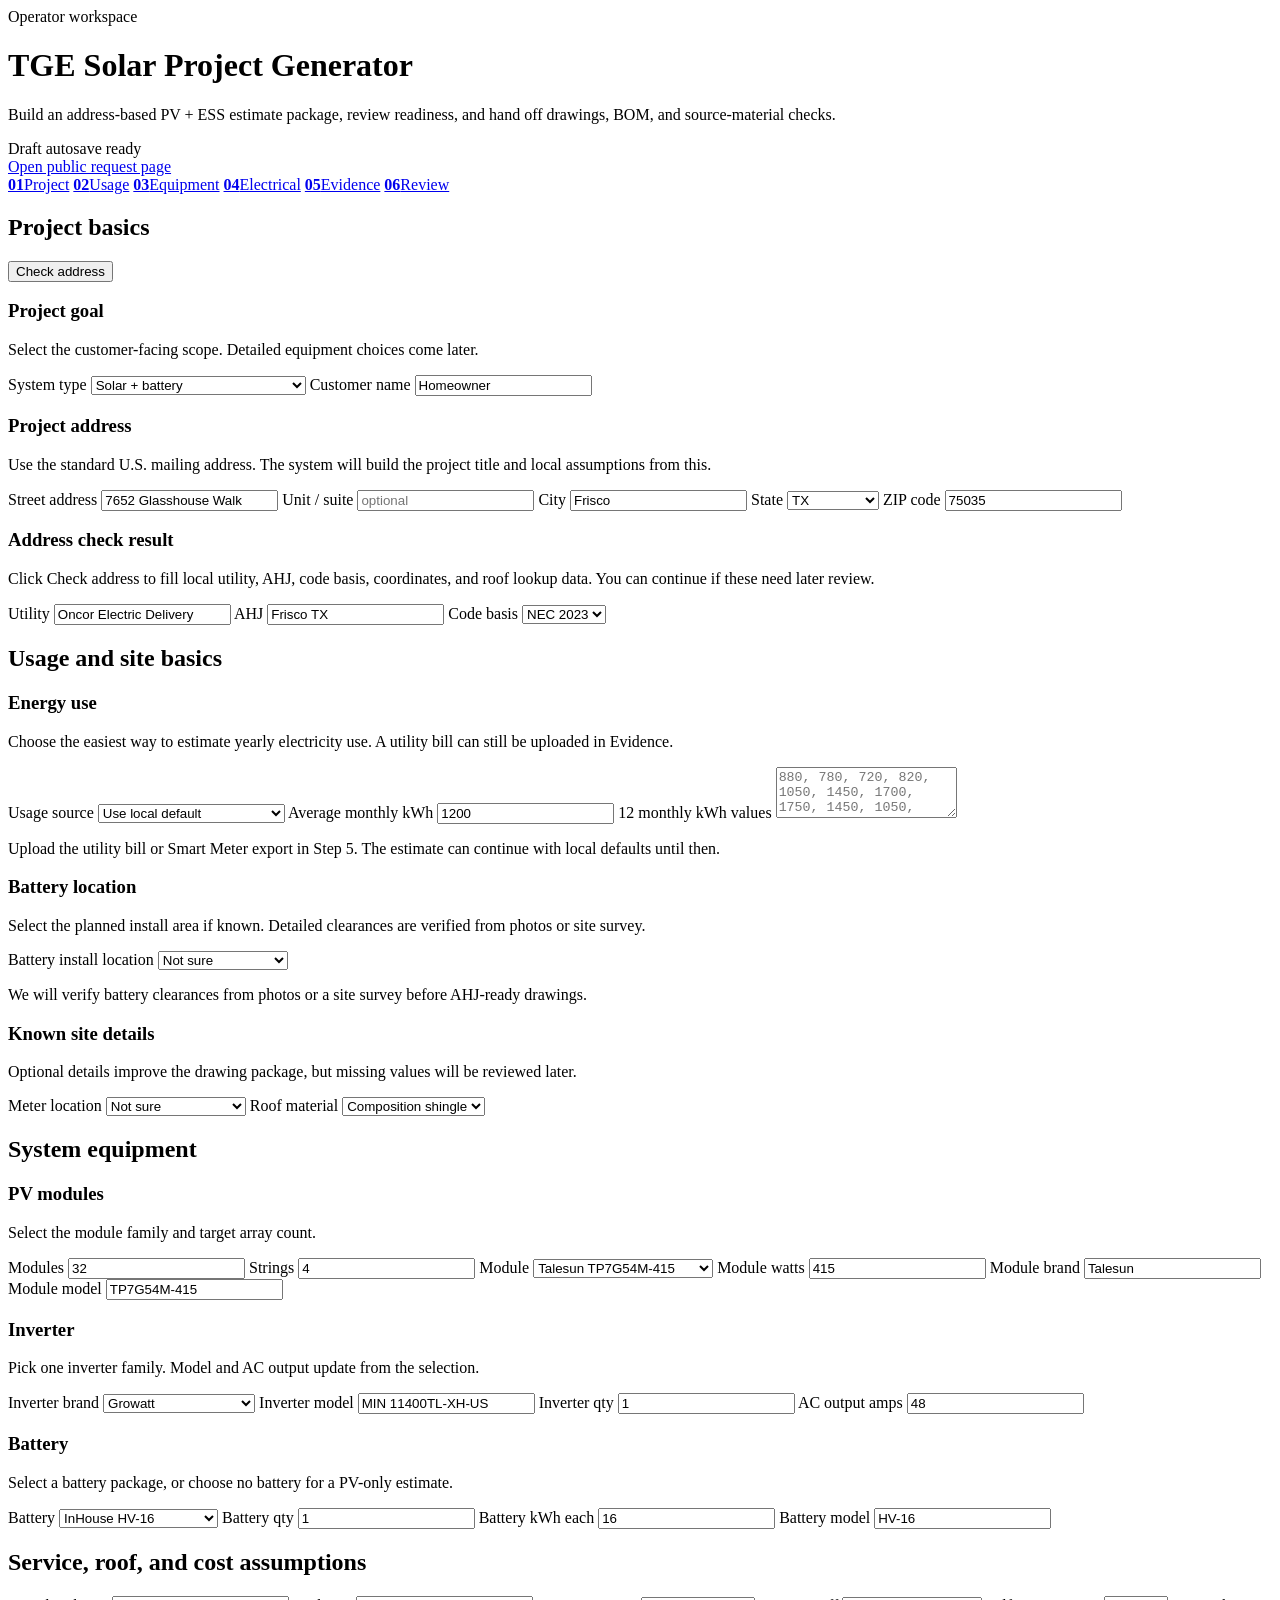
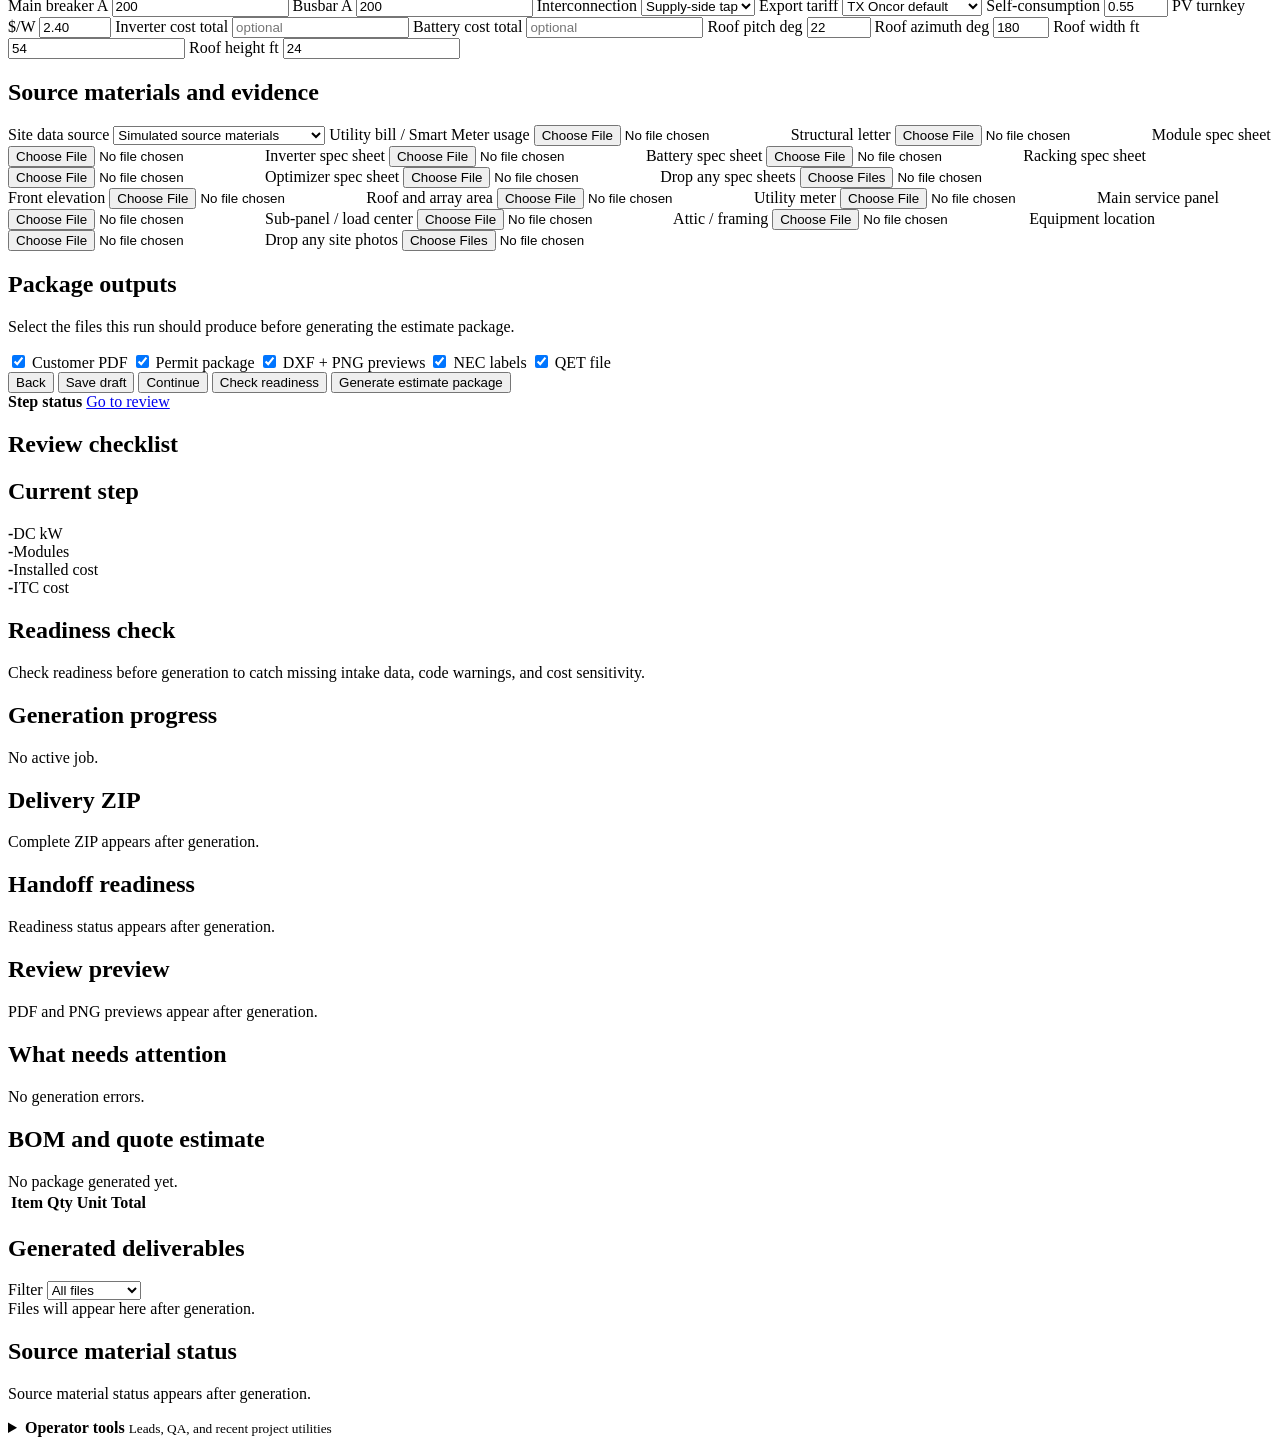
==== commit 2a6de134: "Group equipment intake into PV inverter battery sections" ====
--- a/src/pvess_calc/web/static/index.html
+++ b/src/pvess_calc/web/static/index.html
@@ -4,7 +4,7 @@
     <meta charset="utf-8" />
     <meta name="viewport" content="width=device-width, initial-scale=1" />
     <title>TGE Solar Project Generator</title>
-    <link rel="stylesheet" href="/assets/styles.css" />
+    <link rel="stylesheet" href="/assets/styles.css?v=20260520-step3-equipment" />
   </head>
   <body>
     <header class="topbar">
@@ -281,139 +281,165 @@
           <div class="section-head">
             <h2>System equipment</h2>
           </div>
-          <div class="grid four">
-            <label>Modules
-              <input name="modules" type="number" min="1" value="32" />
-            </label>
-            <label>Strings
-              <input name="strings" type="number" min="1" value="4" />
-            </label>
-            <label>Module
-              <select name="module_choice" id="module-choice">
-                <option
-                  value="talesun_tp7g54m_415"
-                  data-brand="Talesun"
-                  data-model="TP7G54M-415"
-                  data-watts="415"
-                  selected
-                >Talesun TP7G54M-415</option>
-                <option
-                  value="rec_alpha_pure_410"
-                  data-brand="REC"
-                  data-model="Alpha Pure REC410AA"
-                  data-watts="410"
-                >REC Alpha Pure 410</option>
-                <option
-                  value="canadian_solar_hiku7_595"
-                  data-brand="Canadian Solar"
-                  data-model="HiKu7 CS7N-595MS"
-                  data-watts="595"
-                >Canadian Solar HiKu7 595</option>
-                <option
-                  value="generic_420"
-                  data-brand="Generic"
-                  data-model="MONO-420-144"
-                  data-watts="420"
-                >Generic MONO-420</option>
-              </select>
-            </label>
-            <label>Module watts
-              <input id="module-watts-display" value="415" readonly />
-            </label>
-            <label>Module brand
-              <input id="module-brand-display" value="Talesun" readonly />
-            </label>
-            <label>Module model
-              <input id="module-model-display" value="TP7G54M-415" readonly />
-            </label>
-            <label>Inverter brand
-              <select name="inverter_choice" id="inverter-choice">
-                <option
-                  value="megarova"
-                  data-brand="Megarevo"
-                  data-model="R11KLNA"
-                  data-amps="45.8"
-                >Megarova / Megarevo</option>
-                <option
-                  value="hoymile"
-                  data-brand="Hoymiles"
-                  data-model="HYS-11.5LV-USG1"
-                  data-amps="48"
-                >Hoymile / Hoymiles</option>
-                <option
-                  value="growatt"
-                  data-brand="Growatt"
-                  data-model="MIN 11400TL-XH-US"
-                  data-amps="48"
-                  selected
-                >Growatt</option>
-              </select>
-            </label>
-            <label>Inverter model
-              <input id="inverter-model-display" value="MIN 11400TL-XH-US" readonly />
-            </label>
-            <label>Inverter qty
-              <input name="inverter_quantity" type="number" min="1" value="1" />
-            </label>
-            <label>AC output amps
-              <input name="inverter_ac_output_a" type="number" min="1" step="0.1" value="48" />
-            </label>
-            <label>Battery
-              <select name="battery_choice" id="battery-choice">
-                <option
-                  value="none"
-                  data-brand="None"
-                  data-model="PV-only"
-                  data-kwh="0"
-                >No battery</option>
-                <option
-                  value="inhouse_16kwh_hv"
-                  data-brand="InHouse"
-                  data-model="HV-16"
-                  data-kwh="16"
-                  selected
-                >InHouse HV-16</option>
-                <option
-                  value="growatt_apx_20kwh"
-                  data-brand="Growatt"
-                  data-model="APX HV 20K"
-                  data-kwh="20"
-                >Growatt APX HV 20K</option>
-                <option
-                  value="tesla_powerwall_3"
-                  data-brand="Tesla"
-                  data-model="Powerwall 3"
-                  data-kwh="13.5"
-                >Tesla Powerwall 3</option>
-                <option
-                  value="eg4_lifepower4_v2"
-                  data-brand="EG4"
-                  data-model="LifePower4 V2"
-                  data-kwh="5.12"
-                >EG4 LifePower4 V2</option>
-                <option
-                  value="franklinwh_apower"
-                  data-brand="FranklinWH"
-                  data-model="aPower"
-                  data-kwh="13.6"
-                >FranklinWH aPower</option>
-                <option
-                  value="enphase_iq_battery_5p"
-                  data-brand="Enphase"
-                  data-model="IQ Battery 5P"
-                  data-kwh="5"
-                >Enphase IQ Battery 5P</option>
-              </select>
-            </label>
-            <label>Battery qty
-              <input name="battery_quantity" type="number" min="0" value="1" />
-            </label>
-            <label>Battery kWh each
-              <input id="battery-kwh-display" value="16" readonly />
-            </label>
-            <label>Battery model
-              <input id="battery-model-display" value="HV-16" readonly />
-            </label>
+          <div class="equipment-sections">
+            <div class="intake-block">
+              <div class="block-heading">
+                <h3>PV modules</h3>
+                <p>Select the module family and target array count.</p>
+              </div>
+              <div class="grid four">
+                <label>Modules
+                  <input name="modules" type="number" min="1" value="32" />
+                </label>
+                <label>Strings
+                  <input name="strings" type="number" min="1" value="4" />
+                </label>
+                <label>Module
+                  <select name="module_choice" id="module-choice">
+                    <option
+                      value="talesun_tp7g54m_415"
+                      data-brand="Talesun"
+                      data-model="TP7G54M-415"
+                      data-watts="415"
+                      selected
+                    >Talesun TP7G54M-415</option>
+                    <option
+                      value="rec_alpha_pure_410"
+                      data-brand="REC"
+                      data-model="Alpha Pure REC410AA"
+                      data-watts="410"
+                    >REC Alpha Pure 410</option>
+                    <option
+                      value="canadian_solar_hiku7_595"
+                      data-brand="Canadian Solar"
+                      data-model="HiKu7 CS7N-595MS"
+                      data-watts="595"
+                    >Canadian Solar HiKu7 595</option>
+                    <option
+                      value="generic_420"
+                      data-brand="Generic"
+                      data-model="MONO-420-144"
+                      data-watts="420"
+                    >Generic MONO-420</option>
+                  </select>
+                </label>
+                <label>Module watts
+                  <input id="module-watts-display" value="415" readonly />
+                </label>
+                <label>Module brand
+                  <input id="module-brand-display" value="Talesun" readonly />
+                </label>
+                <label>Module model
+                  <input id="module-model-display" value="TP7G54M-415" readonly />
+                </label>
+              </div>
+            </div>
+
+            <div class="intake-block">
+              <div class="block-heading">
+                <h3>Inverter</h3>
+                <p>Pick one inverter family. Model and AC output update from the selection.</p>
+              </div>
+              <div class="grid four">
+                <label>Inverter brand
+                  <select name="inverter_choice" id="inverter-choice">
+                    <option
+                      value="megarova"
+                      data-brand="Megarevo"
+                      data-model="R11KLNA"
+                      data-amps="45.8"
+                    >Megarova / Megarevo</option>
+                    <option
+                      value="hoymile"
+                      data-brand="Hoymiles"
+                      data-model="HYS-11.5LV-USG1"
+                      data-amps="48"
+                    >Hoymile / Hoymiles</option>
+                    <option
+                      value="growatt"
+                      data-brand="Growatt"
+                      data-model="MIN 11400TL-XH-US"
+                      data-amps="48"
+                      selected
+                    >Growatt</option>
+                  </select>
+                </label>
+                <label>Inverter model
+                  <input id="inverter-model-display" value="MIN 11400TL-XH-US" readonly />
+                </label>
+                <label>Inverter qty
+                  <input name="inverter_quantity" type="number" min="1" value="1" />
+                </label>
+                <label>AC output amps
+                  <input name="inverter_ac_output_a" type="number" min="1" step="0.1" value="48" />
+                </label>
+              </div>
+            </div>
+
+            <div class="intake-block">
+              <div class="block-heading">
+                <h3>Battery</h3>
+                <p>Select a battery package, or choose no battery for a PV-only estimate.</p>
+              </div>
+              <div class="grid four">
+                <label>Battery
+                  <select name="battery_choice" id="battery-choice">
+                    <option
+                      value="none"
+                      data-brand="None"
+                      data-model="PV-only"
+                      data-kwh="0"
+                    >No battery</option>
+                    <option
+                      value="inhouse_16kwh_hv"
+                      data-brand="InHouse"
+                      data-model="HV-16"
+                      data-kwh="16"
+                      selected
+                    >InHouse HV-16</option>
+                    <option
+                      value="growatt_apx_20kwh"
+                      data-brand="Growatt"
+                      data-model="APX HV 20K"
+                      data-kwh="20"
+                    >Growatt APX HV 20K</option>
+                    <option
+                      value="tesla_powerwall_3"
+                      data-brand="Tesla"
+                      data-model="Powerwall 3"
+                      data-kwh="13.5"
+                    >Tesla Powerwall 3</option>
+                    <option
+                      value="eg4_lifepower4_v2"
+                      data-brand="EG4"
+                      data-model="LifePower4 V2"
+                      data-kwh="5.12"
+                    >EG4 LifePower4 V2</option>
+                    <option
+                      value="franklinwh_apower"
+                      data-brand="FranklinWH"
+                      data-model="aPower"
+                      data-kwh="13.6"
+                    >FranklinWH aPower</option>
+                    <option
+                      value="enphase_iq_battery_5p"
+                      data-brand="Enphase"
+                      data-model="IQ Battery 5P"
+                      data-kwh="5"
+                    >Enphase IQ Battery 5P</option>
+                  </select>
+                </label>
+                <label>Battery qty
+                  <input name="battery_quantity" type="number" min="0" value="1" />
+                </label>
+                <label>Battery kWh each
+                  <input id="battery-kwh-display" value="16" readonly />
+                </label>
+                <label>Battery model
+                  <input id="battery-model-display" value="HV-16" readonly />
+                </label>
+              </div>
+            </div>
           </div>
         </section>
 
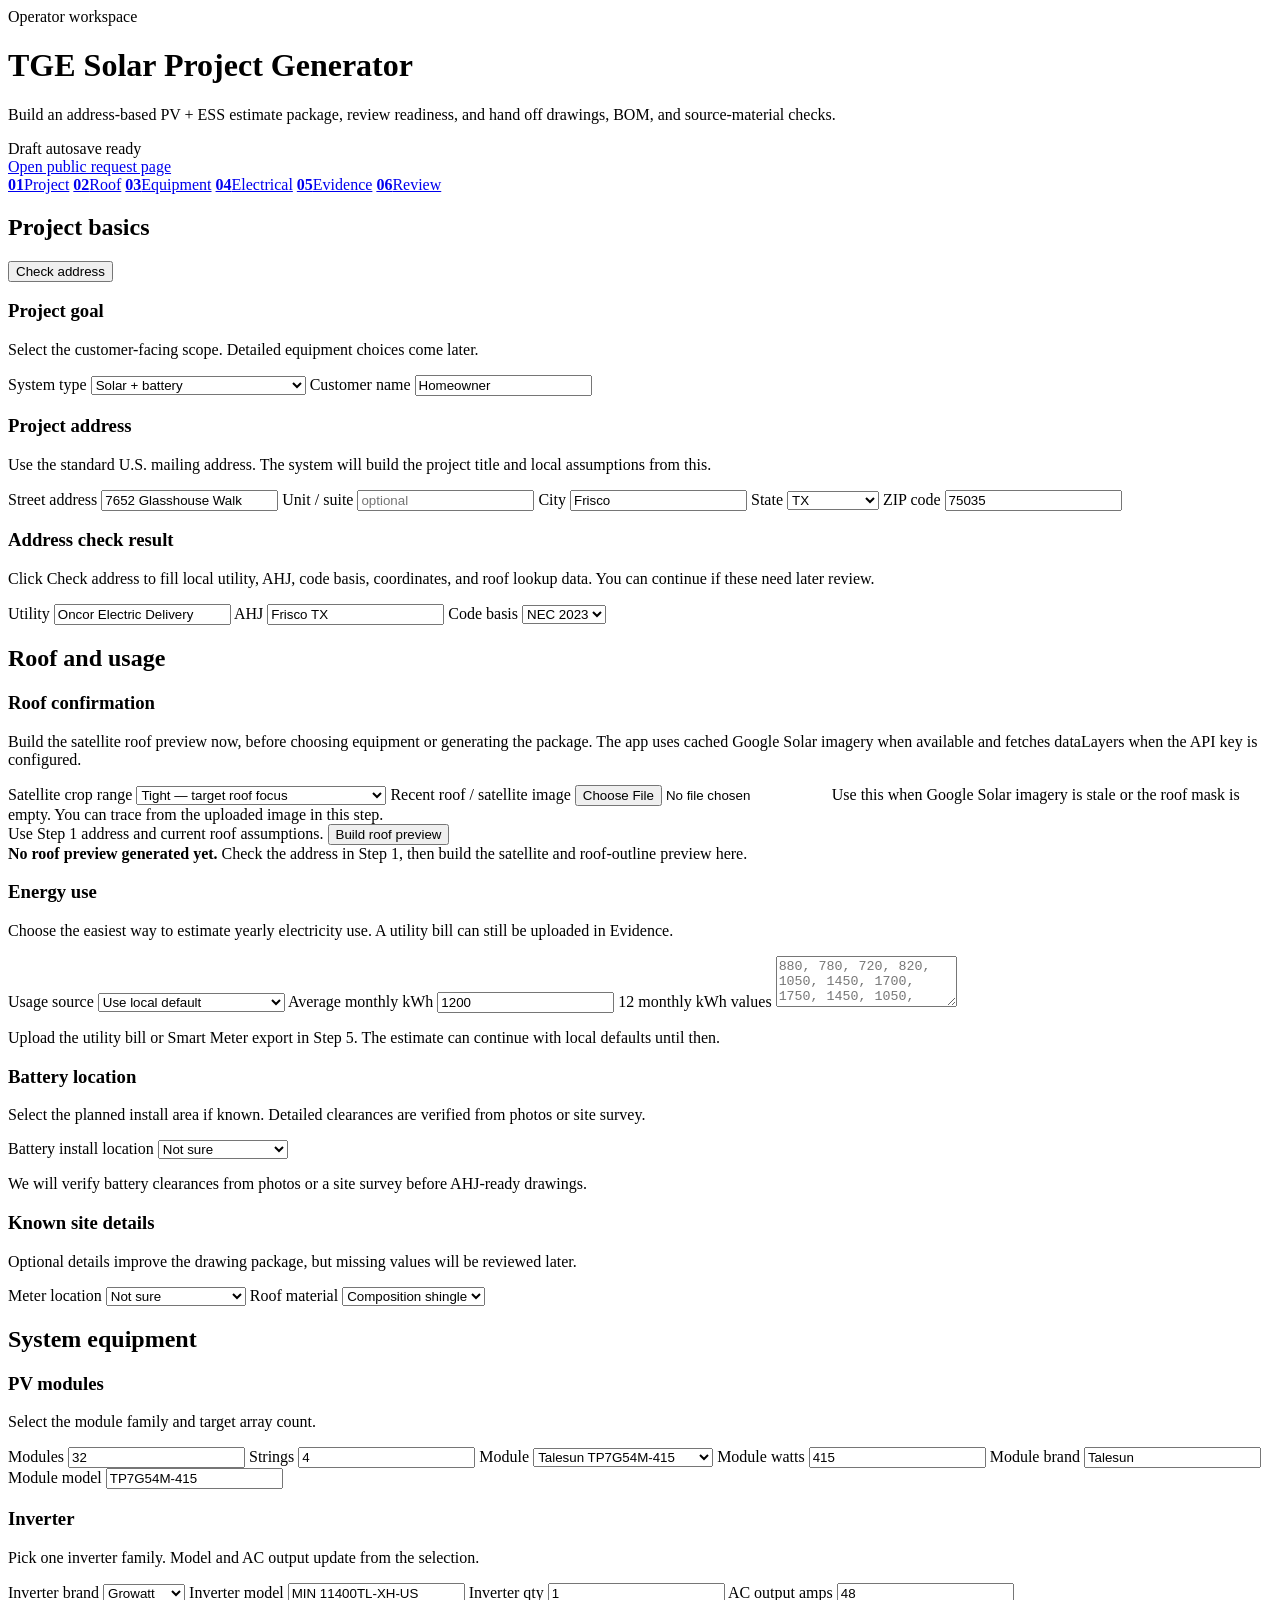
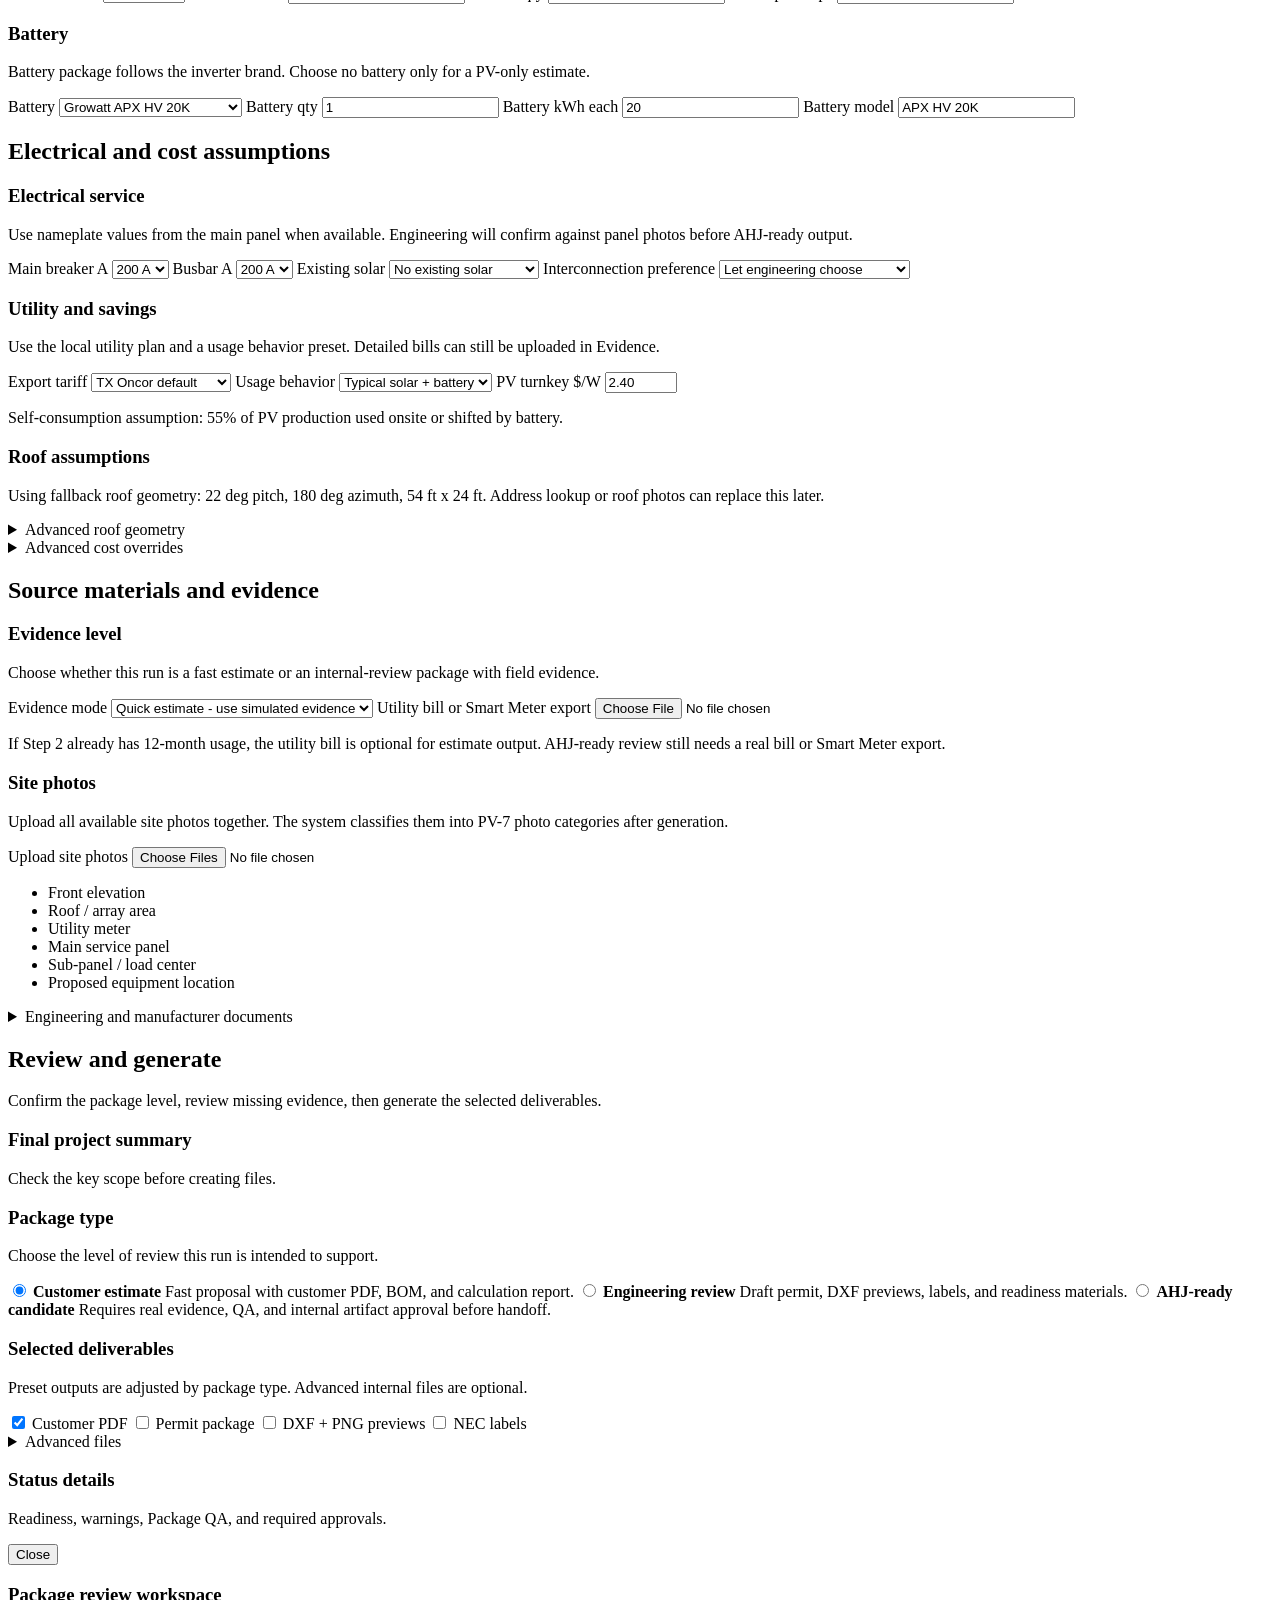
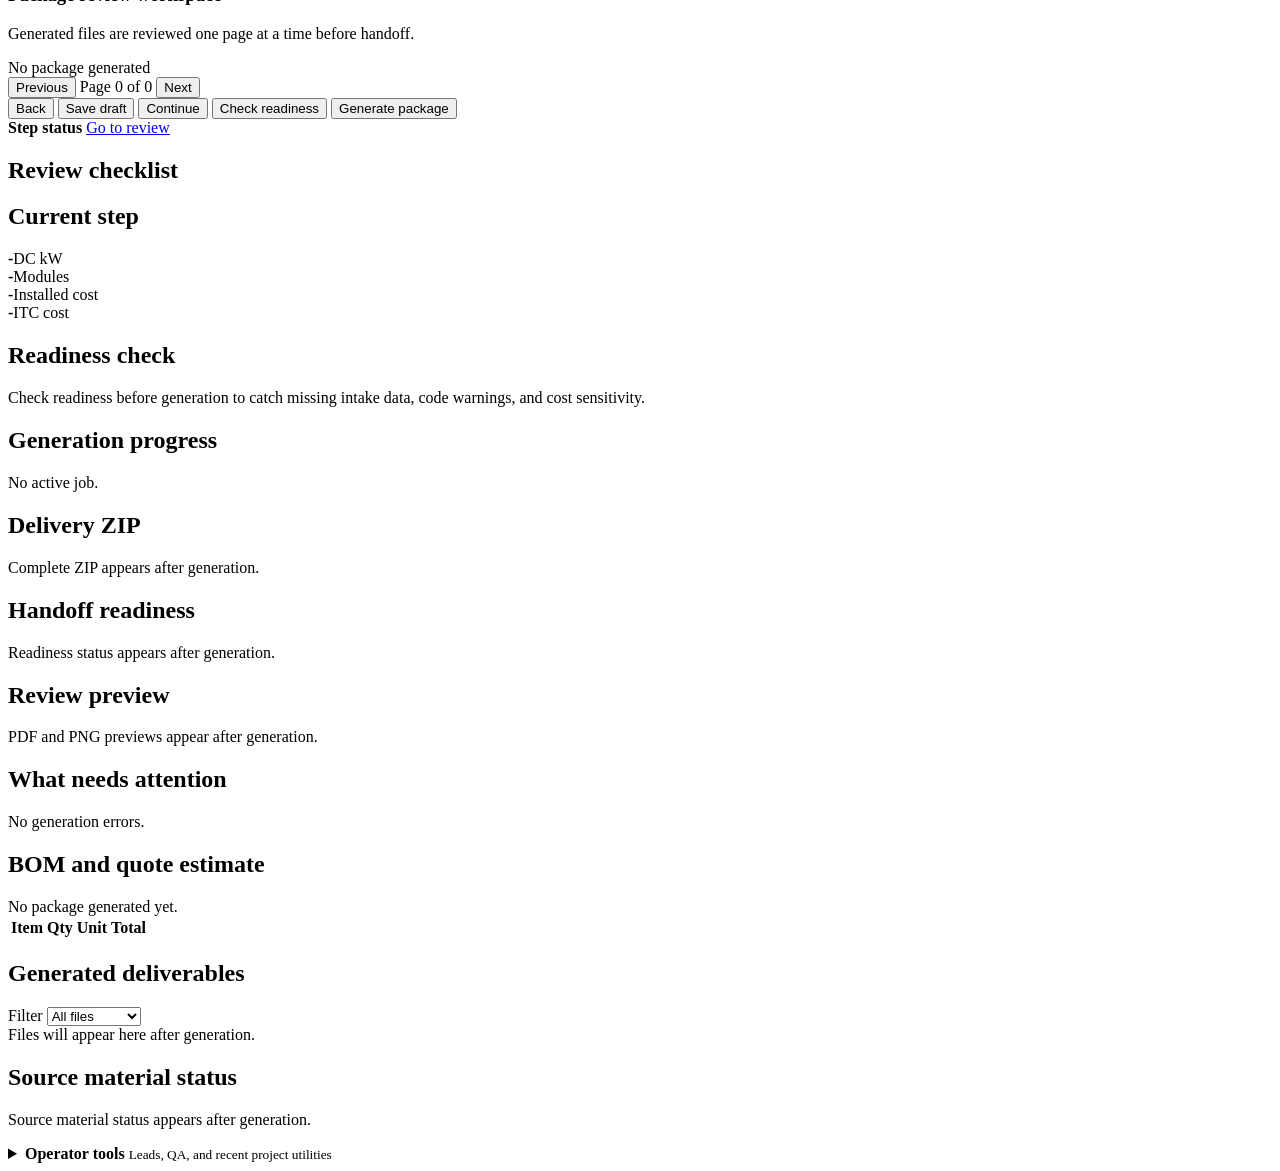
==== commit 70e08445: "feat: consolidate roof topology review workflows" ====
--- a/src/pvess_calc/web/static/index.html
+++ b/src/pvess_calc/web/static/index.html
@@ -4,7 +4,7 @@
     <meta charset="utf-8" />
     <meta name="viewport" content="width=device-width, initial-scale=1" />
     <title>TGE Solar Project Generator</title>
-    <link rel="stylesheet" href="/assets/styles.css?v=20260520-step3-equipment" />
+    <link rel="stylesheet" href="/assets/styles.css?v=20260523-step5-evidence" />
   </head>
   <body>
     <header class="topbar">
@@ -21,7 +21,7 @@
 
     <nav class="workflow-rail" aria-label="Project workflow">
       <a href="#project-basics" data-wizard-step="project-basics"><strong>01</strong><span>Project</span></a>
-      <a href="#site-field-data" data-wizard-step="site-field-data"><strong>02</strong><span>Usage</span></a>
+      <a href="#site-field-data" data-wizard-step="site-field-data"><strong>02</strong><span>Roof</span></a>
       <a href="#system-equipment" data-wizard-step="system-equipment"><strong>03</strong><span>Equipment</span></a>
       <a href="#service-costs" data-wizard-step="service-costs"><strong>04</strong><span>Electrical</span></a>
       <a href="#source-materials" data-wizard-step="source-materials"><strong>05</strong><span>Evidence</span></a>
@@ -157,6 +157,7 @@
           <input type="hidden" name="coordinates" value="" />
           <input type="hidden" name="permit_profile" value="wyssling_like" />
           <input type="hidden" id="lookup-mode" value="online" />
+          <input type="hidden" name="allow_paid_satellite" value="true" />
           <input type="hidden" name="site_address" value="7652 Glasshouse Walk, Frisco, TX 75035" />
           <input type="hidden" name="location" value="Frisco, TX" />
           <select id="address-sample" hidden aria-hidden="true">
@@ -168,10 +169,43 @@
           <div id="lookup-panel" class="lookup-panel hidden"></div>
         </section>
 
-        <section id="site-field-data" class="panel flow-section" data-step="02" data-wizard-title="Usage & Goals">
-          <div class="section-head">
-            <h2>Usage and site basics</h2>
-          </div>
+        <section id="site-field-data" class="panel flow-section" data-step="02" data-wizard-title="Roof & Usage">
+          <div class="section-head">
+            <h2>Roof and usage</h2>
+          </div>
+          <div class="intake-block roof-confirmation-block">
+            <div class="block-heading">
+              <h3>Roof confirmation</h3>
+              <p>Build the satellite roof preview now, before choosing equipment or generating the package. The app uses cached Google Solar imagery when available and fetches dataLayers when the API key is configured.</p>
+            </div>
+            <div class="grid two">
+              <label>
+                Satellite crop range
+                <select name="satellite_crop_mode">
+                  <option value="target">Target roof only — tightest review crop</option>
+                  <option value="tight" selected>Tight — target roof focus</option>
+                  <option value="standard">Standard — target with nearby context</option>
+                  <option value="wide">Wide — full Google Solar context</option>
+                </select>
+              </label>
+              <label>
+                Recent roof / satellite image
+                <input name="roof_satellite_image" type="file" accept="image/*" />
+                <span class="field-note">Use this when Google Solar imagery is stale or the roof mask is empty. You can trace from the uploaded image in this step.</span>
+              </label>
+              <div class="roof-preview-command">
+                <span>Use Step 1 address and current roof assumptions.</span>
+                <button id="roof-preview-generate" type="button" class="secondary-button">Build roof preview</button>
+              </div>
+            </div>
+            <div id="roof-preview-panel" class="roof-preview-panel" aria-live="polite">
+              <div class="roof-preview-empty">
+                <strong>No roof preview generated yet.</strong>
+                <span>Check the address in Step 1, then build the satellite and roof-outline preview here.</span>
+              </div>
+            </div>
+          </div>
+
           <div class="intake-block">
             <div class="block-heading">
               <h3>Energy use</h3>
@@ -344,22 +378,25 @@
                 <label>Inverter brand
                   <select name="inverter_choice" id="inverter-choice">
                     <option
-                      value="megarova"
+                      value="megarevo"
                       data-brand="Megarevo"
-                      data-model="R11KLNA"
-                      data-amps="45.8"
-                    >Megarova / Megarevo</option>
-                    <option
-                      value="hoymile"
+                      data-model="R10KLNA"
+                      data-amps="41.7"
+                      data-paired-battery="pytes_v16"
+                    >Megarevo</option>
+                    <option
+                      value="hoymiles"
                       data-brand="Hoymiles"
                       data-model="HYS-11.5LV-USG1"
                       data-amps="48"
-                    >Hoymile / Hoymiles</option>
+                      data-paired-battery="hoymiles_hbx_10lv_usg1"
+                    >Hoymiles</option>
                     <option
                       value="growatt"
                       data-brand="Growatt"
                       data-model="MIN 11400TL-XH-US"
                       data-amps="48"
+                      data-paired-battery="growatt_apx_20kwh"
                       selected
                     >Growatt</option>
                   </select>
@@ -379,7 +416,7 @@
             <div class="intake-block">
               <div class="block-heading">
                 <h3>Battery</h3>
-                <p>Select a battery package, or choose no battery for a PV-only estimate.</p>
+                <p>Battery package follows the inverter brand. Choose no battery only for a PV-only estimate.</p>
               </div>
               <div class="grid four">
                 <label>Battery
@@ -391,52 +428,34 @@
                       data-kwh="0"
                     >No battery</option>
                     <option
-                      value="inhouse_16kwh_hv"
-                      data-brand="InHouse"
-                      data-model="HV-16"
+                      value="pytes_v16"
+                      data-brand="Pytes"
+                      data-model="V16"
                       data-kwh="16"
-                      selected
-                    >InHouse HV-16</option>
+                    >Pytes V16</option>
+                    <option
+                      value="hoymiles_hbx_10lv_usg1"
+                      data-brand="Hoymiles"
+                      data-model="HBX-10LV-USG1"
+                      data-kwh="10"
+                    >Hoymiles HBX-10LV-USG1</option>
                     <option
                       value="growatt_apx_20kwh"
                       data-brand="Growatt"
                       data-model="APX HV 20K"
                       data-kwh="20"
+                      selected
                     >Growatt APX HV 20K</option>
-                    <option
-                      value="tesla_powerwall_3"
-                      data-brand="Tesla"
-                      data-model="Powerwall 3"
-                      data-kwh="13.5"
-                    >Tesla Powerwall 3</option>
-                    <option
-                      value="eg4_lifepower4_v2"
-                      data-brand="EG4"
-                      data-model="LifePower4 V2"
-                      data-kwh="5.12"
-                    >EG4 LifePower4 V2</option>
-                    <option
-                      value="franklinwh_apower"
-                      data-brand="FranklinWH"
-                      data-model="aPower"
-                      data-kwh="13.6"
-                    >FranklinWH aPower</option>
-                    <option
-                      value="enphase_iq_battery_5p"
-                      data-brand="Enphase"
-                      data-model="IQ Battery 5P"
-                      data-kwh="5"
-                    >Enphase IQ Battery 5P</option>
                   </select>
                 </label>
                 <label>Battery qty
                   <input name="battery_quantity" type="number" min="0" value="1" />
                 </label>
                 <label>Battery kWh each
-                  <input id="battery-kwh-display" value="16" readonly />
+                  <input id="battery-kwh-display" value="20" readonly />
                 </label>
                 <label>Battery model
-                  <input id="battery-model-display" value="HV-16" readonly />
+                  <input id="battery-model-display" value="APX HV 20K" readonly />
                 </label>
               </div>
             </div>
@@ -445,59 +464,125 @@
 
         <section id="service-costs" class="panel flow-section" data-step="04" data-wizard-title="Electrical & Roof Costs">
           <div class="section-head">
-            <h2>Service, roof, and cost assumptions</h2>
-          </div>
-          <div class="grid four">
-            <label>Main breaker A
-              <input name="main_panel_a" type="number" min="1" value="200" />
-            </label>
-            <label>Busbar A
-              <input name="busbar_a" type="number" min="1" value="200" />
-            </label>
-            <label>Interconnection
-              <select name="interconnection_method">
-                <option value="supply_side_tap" selected>Supply-side tap</option>
-                <option value="120%_rule">120% rule</option>
-                <option value="sum_rule">Sum rule</option>
-                <option value="center_fed">Center-fed</option>
-              </select>
-            </label>
-            <label>Export tariff
-              <select name="export_tariff_model">
-                <option value="tx_default_oncor" selected>TX Oncor default</option>
-                <option value="tx_txu_buyback">TXU buyback</option>
-                <option value="tx_green_mountain">Green Mountain</option>
-                <option value="tx_reliant_sun">Reliant Sun</option>
-                <option value="tx_rhythm_pure">Rhythm Pure</option>
-                <option value="1to1_nem">1:1 NEM</option>
-                <option value="ca_nem3">CA NEM 3.0</option>
-                <option value="hi_self_consumption">HI self-consumption</option>
-              </select>
-            </label>
-            <label>Self-consumption
-              <input name="self_consumption_fraction" type="number" min="0" max="1" step="0.01" value="0.55" />
-            </label>
-            <label>PV turnkey $/W
-              <input name="pv_turnkey_usd_per_w" type="number" min="0.01" max="10" step="0.01" value="2.40" />
-            </label>
-            <label>Inverter cost total
-              <input name="inverter_cost_usd_total" type="number" min="0" step="1" placeholder="optional" />
-            </label>
-            <label>Battery cost total
-              <input name="battery_cost_usd_total" type="number" min="0" step="1" placeholder="optional" />
-            </label>
-            <label>Roof pitch deg
-              <input name="roof_pitch_deg" type="number" min="0" max="60" step="0.1" value="22" />
-            </label>
-            <label>Roof azimuth deg
-              <input name="roof_azimuth_deg" type="number" min="0" max="360" step="1" value="180" />
-            </label>
-            <label>Roof width ft
-              <input name="roof_width_ft" type="number" min="1" step="0.1" value="54" />
-            </label>
-            <label>Roof height ft
-              <input name="roof_height_ft" type="number" min="1" step="0.1" value="24" />
-            </label>
+            <h2>Electrical and cost assumptions</h2>
+          </div>
+
+          <div class="intake-block">
+            <div class="block-heading">
+              <h3>Electrical service</h3>
+              <p>Use nameplate values from the main panel when available. Engineering will confirm against panel photos before AHJ-ready output.</p>
+            </div>
+            <div class="grid four">
+              <label>Main breaker A
+                <select name="main_panel_a">
+                  <option value="100">100 A</option>
+                  <option value="125">125 A</option>
+                  <option value="150">150 A</option>
+                  <option value="175">175 A</option>
+                  <option value="200" selected>200 A</option>
+                  <option value="225">225 A</option>
+                  <option value="400">400 A</option>
+                </select>
+              </label>
+              <label>Busbar A
+                <select name="busbar_a">
+                  <option value="100">100 A</option>
+                  <option value="125">125 A</option>
+                  <option value="150">150 A</option>
+                  <option value="175">175 A</option>
+                  <option value="200" selected>200 A</option>
+                  <option value="225">225 A</option>
+                  <option value="400">400 A</option>
+                </select>
+              </label>
+              <label>Existing solar
+                <select name="existing_solar_status">
+                  <option value="none" selected>No existing solar</option>
+                  <option value="present">Existing solar present</option>
+                  <option value="not_sure">Not sure</option>
+                </select>
+              </label>
+              <label>Interconnection preference
+                <select name="interconnection_method">
+                  <option value="supply_side_tap" selected>Let engineering choose</option>
+                  <option value="120%_rule">Backfed breaker / 120% rule</option>
+                  <option value="sum_rule">Backfed breaker / sum rule</option>
+                  <option value="center_fed">Center-fed panel review</option>
+                </select>
+              </label>
+            </div>
+          </div>
+
+          <div class="intake-block">
+            <div class="block-heading">
+              <h3>Utility and savings</h3>
+              <p>Use the local utility plan and a usage behavior preset. Detailed bills can still be uploaded in Evidence.</p>
+            </div>
+            <div class="grid three">
+              <label>Export tariff
+                <select name="export_tariff_model">
+                  <option value="tx_default_oncor" selected>TX Oncor default</option>
+                  <option value="tx_txu_buyback">TXU buyback</option>
+                  <option value="tx_green_mountain">Green Mountain</option>
+                  <option value="tx_reliant_sun">Reliant Sun</option>
+                  <option value="tx_rhythm_pure">Rhythm Pure</option>
+                  <option value="1to1_nem">1:1 NEM</option>
+                  <option value="ca_nem3">CA NEM 3.0</option>
+                  <option value="hi_self_consumption">HI self-consumption</option>
+                </select>
+              </label>
+              <label>Usage behavior
+                <select id="self-consumption-profile" name="self_consumption_profile">
+                  <option value="pv_ess_typical" data-fraction="0.55" selected>Typical solar + battery</option>
+                  <option value="pv_only_typical" data-fraction="0.40">Solar only</option>
+                  <option value="high_daytime" data-fraction="0.65">High daytime usage</option>
+                  <option value="backup_focused" data-fraction="0.50">Backup-focused</option>
+                </select>
+              </label>
+              <label>PV turnkey $/W
+                <input name="pv_turnkey_usd_per_w" type="number" min="0.01" max="10" step="0.01" value="2.40" />
+              </label>
+            </div>
+            <input id="self-consumption-fraction" name="self_consumption_fraction" type="hidden" value="0.55" />
+            <p id="self-consumption-note" class="field-note">Self-consumption assumption: 55% of PV production used onsite or shifted by battery.</p>
+          </div>
+
+          <div class="intake-block">
+            <div class="block-heading">
+              <h3>Roof assumptions</h3>
+              <p id="roof-assumption-summary">Using fallback roof geometry: 22 deg pitch, 180 deg azimuth, 54 ft x 24 ft. Address lookup or roof photos can replace this later.</p>
+            </div>
+            <details class="advanced-intake">
+              <summary>Advanced roof geometry</summary>
+              <div class="grid four">
+                <label>Roof pitch deg
+                  <input name="roof_pitch_deg" type="number" min="0" max="60" step="0.1" value="22" />
+                </label>
+                <label>Roof azimuth deg
+                  <input name="roof_azimuth_deg" type="number" min="0" max="360" step="1" value="180" />
+                </label>
+                <label>Roof width ft
+                  <input name="roof_width_ft" type="number" min="1" step="0.1" value="54" />
+                </label>
+                <label>Roof height ft
+                  <input name="roof_height_ft" type="number" min="1" step="0.1" value="24" />
+                </label>
+              </div>
+            </details>
+          </div>
+
+          <div class="intake-block">
+            <details class="advanced-intake">
+              <summary>Advanced cost overrides</summary>
+              <div class="grid two">
+                <label>Inverter cost total
+                  <input name="inverter_cost_usd_total" type="number" min="0" step="1" placeholder="optional" />
+                </label>
+                <label>Battery cost total
+                  <input name="battery_cost_usd_total" type="number" min="0" step="1" placeholder="optional" />
+                </label>
+              </div>
+            </details>
           </div>
         </section>
 
@@ -505,78 +590,150 @@
           <div class="section-head">
             <h2>Source materials and evidence</h2>
           </div>
-          <div class="grid two">
-            <label>Site data source
-              <select name="site_data_source">
-                <option value="simulated" selected>Simulated source materials</option>
-                <option value="real">Field-uploaded source materials</option>
-              </select>
-            </label>
-            <label>Utility bill / Smart Meter usage
-              <input name="utility_bill" type="file" accept=".pdf,.csv,image/*" />
-            </label>
-            <label>Structural letter
-              <input name="structural_letter" type="file" accept=".pdf" />
-            </label>
-            <label>Module spec sheet
-              <input name="spec_module" type="file" accept=".pdf" />
-            </label>
-            <label>Inverter spec sheet
-              <input name="spec_inverter" type="file" accept=".pdf" />
-            </label>
-            <label>Battery spec sheet
-              <input name="spec_battery" type="file" accept=".pdf" />
-            </label>
-            <label>Racking spec sheet
-              <input name="spec_racking" type="file" accept=".pdf" />
-            </label>
-            <label>Optimizer spec sheet
-              <input name="spec_optimizer" type="file" accept=".pdf" />
-            </label>
-            <label>Drop any spec sheets
-              <input name="spec_sheets_auto" type="file" accept=".pdf" multiple />
-            </label>
-          </div>
-          <div class="photo-grid" aria-label="PV-7 required site photos">
-            <label>Front elevation
-              <input name="front_elevation" type="file" accept="image/*" />
-            </label>
-            <label>Roof and array area
-              <input name="roof" type="file" accept="image/*" />
-            </label>
-            <label>Utility meter
-              <input name="meter" type="file" accept="image/*" />
-            </label>
-            <label>Main service panel
-              <input name="main_panel" type="file" accept="image/*" />
-            </label>
-            <label>Sub-panel / load center
-              <input name="sub_panel" type="file" accept="image/*" />
-            </label>
-            <label>Attic / framing
-              <input name="attic" type="file" accept="image/*" />
-            </label>
-            <label>Equipment location
-              <input name="equipment_location" type="file" accept="image/*" />
-            </label>
-            <label>Drop any site photos
+          <div class="intake-block">
+            <div class="block-heading">
+              <h3>Evidence level</h3>
+              <p>Choose whether this run is a fast estimate or an internal-review package with field evidence.</p>
+            </div>
+            <div class="grid two">
+              <label>Evidence mode
+                <select name="site_data_source">
+                  <option value="simulated" selected>Quick estimate - use simulated evidence</option>
+                  <option value="real">Use uploaded field evidence</option>
+                </select>
+              </label>
+              <label>Utility bill or Smart Meter export
+                <input name="utility_bill" type="file" accept=".pdf,.csv,image/*" />
+              </label>
+            </div>
+            <p class="field-note">If Step 2 already has 12-month usage, the utility bill is optional for estimate output. AHJ-ready review still needs a real bill or Smart Meter export.</p>
+          </div>
+
+          <div class="intake-block">
+            <div class="block-heading">
+              <h3>Site photos</h3>
+              <p>Upload all available site photos together. The system classifies them into PV-7 photo categories after generation.</p>
+            </div>
+            <label>Upload site photos
               <input name="site_photos_auto" type="file" accept="image/*" multiple />
             </label>
-          </div>
-        </section>
-
-        <section id="package-outputs" class="panel output-options run-panel flow-section" data-step="06" data-wizard-title="Review & Generate">
+            <ul class="evidence-checklist" aria-label="PV-7 photo targets">
+              <li>Front elevation</li>
+              <li>Roof / array area</li>
+              <li>Utility meter</li>
+              <li>Main service panel</li>
+              <li>Sub-panel / load center</li>
+              <li>Proposed equipment location</li>
+            </ul>
+          </div>
+
+          <div class="intake-block">
+            <details class="advanced-intake">
+              <summary>Engineering and manufacturer documents</summary>
+              <div class="grid two">
+                <label>Signed structural letter
+                  <input name="structural_letter" type="file" accept=".pdf" />
+                </label>
+                <label>Upload missing manufacturer documents
+                  <input name="spec_sheets_auto" type="file" accept=".pdf" multiple />
+                </label>
+              </div>
+              <p class="field-note">System-selected equipment uses the internal library first. Upload documents here only when a signed structural packet, custom equipment, or missing manufacturer cut sheet is needed.</p>
+            </details>
+          </div>
+        </section>
+
+        <section id="package-outputs" class="panel run-panel flow-section" data-step="06" data-wizard-title="Review & Generate">
           <div class="section-head">
             <div>
-              <h2>Package outputs</h2>
-              <p>Select the files this run should produce before generating the estimate package.</p>
-            </div>
-          </div>
-          <label><input type="checkbox" name="out_customer" checked /> Customer PDF</label>
-          <label><input type="checkbox" name="out_permit" checked /> Permit package</label>
-          <label><input type="checkbox" name="out_dxf" checked /> DXF + PNG previews</label>
-          <label><input type="checkbox" name="out_labels" checked /> NEC labels</label>
-          <label><input type="checkbox" name="out_qet" checked /> QET file</label>
+              <h2>Review and generate</h2>
+              <p>Confirm the package level, review missing evidence, then generate the selected deliverables.</p>
+            </div>
+          </div>
+
+          <div class="intake-block">
+            <div class="block-heading">
+              <h3>Final project summary</h3>
+              <p>Check the key scope before creating files.</p>
+            </div>
+            <dl id="review-summary" class="review-summary"></dl>
+          </div>
+
+          <div class="intake-block">
+            <div class="block-heading">
+              <h3>Package type</h3>
+              <p>Choose the level of review this run is intended to support.</p>
+            </div>
+            <div class="package-presets" role="radiogroup" aria-label="Package type">
+              <label>
+                <input type="radio" name="package_level" value="estimate" checked />
+                <strong>Customer estimate</strong>
+                <span>Fast proposal with customer PDF, BOM, and calculation report.</span>
+              </label>
+              <label>
+                <input type="radio" name="package_level" value="engineering_review" />
+                <strong>Engineering review</strong>
+                <span>Draft permit, DXF previews, labels, and readiness materials.</span>
+              </label>
+              <label>
+                <input type="radio" name="package_level" value="ahj_ready" />
+                <strong>AHJ-ready candidate</strong>
+                <span>Requires real evidence, QA, and internal artifact approval before handoff.</span>
+              </label>
+            </div>
+          </div>
+
+          <div class="intake-block">
+            <div class="block-heading">
+              <h3>Selected deliverables</h3>
+              <p>Preset outputs are adjusted by package type. Advanced internal files are optional.</p>
+            </div>
+            <div class="output-options">
+              <label><input type="checkbox" name="out_customer" checked /> Customer PDF</label>
+              <label><input type="checkbox" name="out_permit" /> Permit package</label>
+              <label><input type="checkbox" name="out_dxf" /> DXF + PNG previews</label>
+              <label><input type="checkbox" name="out_labels" /> NEC labels</label>
+            </div>
+            <details class="advanced-intake">
+              <summary>Advanced files</summary>
+              <label class="inline-check"><input type="checkbox" name="out_qet" /> QET file</label>
+            </details>
+          </div>
+
+          <div id="artifact-review-workbench" class="artifact-review-workbench hidden">
+            <div id="review-focus-bar" class="review-focus-bar hidden" aria-live="polite"></div>
+            <div id="review-status-drawer" class="review-status-drawer hidden" aria-hidden="true">
+              <div class="review-status-drawer-backdrop" data-review-status-close></div>
+              <aside class="review-status-drawer-panel" aria-label="Review status details">
+                <div class="review-status-drawer-head">
+                  <div>
+                    <h3>Status details</h3>
+                    <p>Readiness, warnings, Package QA, and required approvals.</p>
+                  </div>
+                  <button type="button" class="secondary-button" data-review-status-close>Close</button>
+                </div>
+                <div id="review-status-drawer-body" class="review-status-drawer-body"></div>
+              </aside>
+            </div>
+            <div class="section-head">
+              <div>
+                <h3>Package review workspace</h3>
+                <p>Generated files are reviewed one page at a time before handoff.</p>
+              </div>
+              <span id="artifact-review-counter" class="review-counter">No package generated</span>
+            </div>
+            <div class="review-workspace">
+              <nav id="artifact-review-tabs" class="review-page-nav" aria-label="Generated package review pages"></nav>
+              <section class="review-page-shell" aria-live="polite">
+                <div class="review-page-toolbar">
+                  <button id="artifact-review-prev" type="button" class="secondary-button">Previous</button>
+                  <span id="artifact-review-position">Page 0 of 0</span>
+                  <button id="artifact-review-next" type="button" class="secondary-button">Next</button>
+                </div>
+                <div id="artifact-review-page" class="review-page-body"></div>
+              </section>
+            </div>
+          </div>
         </section>
 
         <div class="actions">
@@ -584,7 +741,7 @@
           <button id="save-draft" type="button" class="secondary-button">Save draft</button>
           <button id="wizard-continue" type="button">Continue</button>
           <button id="preflight" type="button" class="secondary-button">Check readiness</button>
-          <button id="generate" type="submit">Generate estimate package</button>
+          <button id="generate" type="button">Generate package</button>
           <span id="status" role="status"></span>
         </div>
         <div id="validation-panel" class="validation-panel hidden"></div>
@@ -618,7 +775,7 @@
           <div><strong>-</strong><span>ITC cost</span></div>
         </section>
 
-        <section class="panel run-console-section">
+        <section class="panel run-console-section active-job-section">
           <div class="section-head">
             <h2>Readiness check</h2>
           </div>
@@ -626,7 +783,7 @@
           <div id="preflight-panel" class="preflight-panel hidden"></div>
         </section>
 
-        <section class="panel run-console-section">
+        <section class="panel run-console-section active-job-section">
           <div class="section-head">
             <h2>Generation progress</h2>
           </div>
@@ -636,7 +793,7 @@
           <div id="progress-message" class="empty">No active job.</div>
         </section>
 
-        <section class="panel run-console-section">
+        <section class="panel run-console-section post-generation-section">
           <div class="section-head">
             <h2>Delivery ZIP</h2>
           </div>
@@ -644,7 +801,7 @@
           <div id="delivery-package" class="delivery-package hidden"></div>
         </section>
 
-        <section class="panel run-console-section">
+        <section class="panel run-console-section post-generation-section">
           <div class="section-head">
             <h2>Handoff readiness</h2>
           </div>
@@ -652,7 +809,7 @@
           <div id="readiness-panel" class="readiness-panel hidden"></div>
         </section>
 
-        <section class="panel run-console-section">
+        <section class="panel run-console-section post-generation-section">
           <div class="section-head">
             <h2>Review preview</h2>
           </div>
@@ -660,7 +817,7 @@
           <div id="preview-panel" class="preview-panel hidden"></div>
         </section>
 
-        <section class="panel run-console-section">
+        <section class="panel run-console-section post-generation-section">
           <div class="section-head">
             <h2>What needs attention</h2>
           </div>
@@ -668,7 +825,7 @@
           <pre id="error-panel" class="error-panel hidden"></pre>
         </section>
 
-        <section class="panel run-console-section">
+        <section class="panel run-console-section post-generation-section">
           <div class="section-head">
             <h2>BOM and quote estimate</h2>
           </div>
@@ -689,7 +846,7 @@
           <dl id="cost-totals" class="totals hidden"></dl>
         </section>
 
-        <section class="panel run-console-section">
+        <section class="panel run-console-section post-generation-section">
           <div class="section-head">
             <h2>Generated deliverables</h2>
           </div>
@@ -714,7 +871,7 @@
           <ul id="file-list" class="file-list"></ul>
         </section>
 
-        <section class="panel run-console-section">
+        <section class="panel run-console-section post-generation-section">
           <div class="section-head">
             <h2>Source material status</h2>
           </div>
@@ -804,6 +961,6 @@
       </aside>
     </main>
 
-    <script src="/assets/app.js"></script>
+    <script src="/assets/app.js?v=20260523-step5-evidence"></script>
   </body>
 </html>
